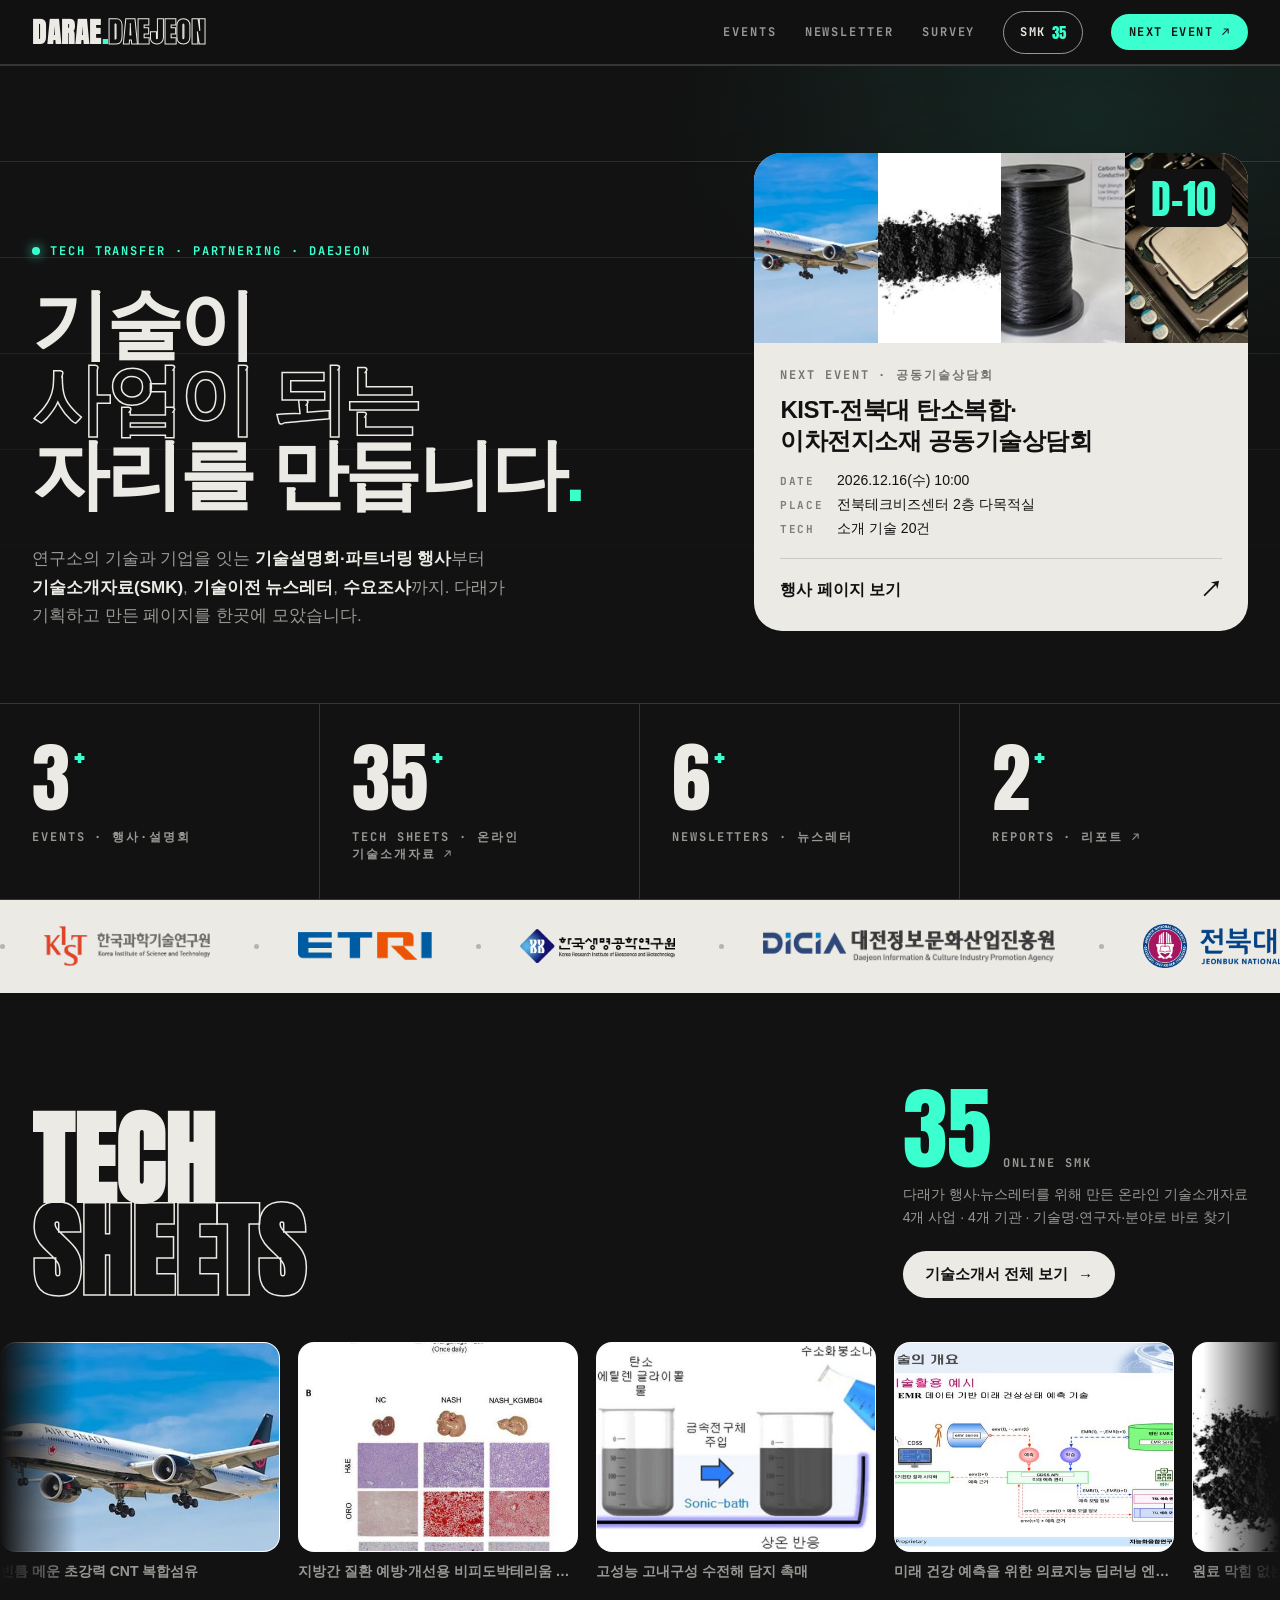
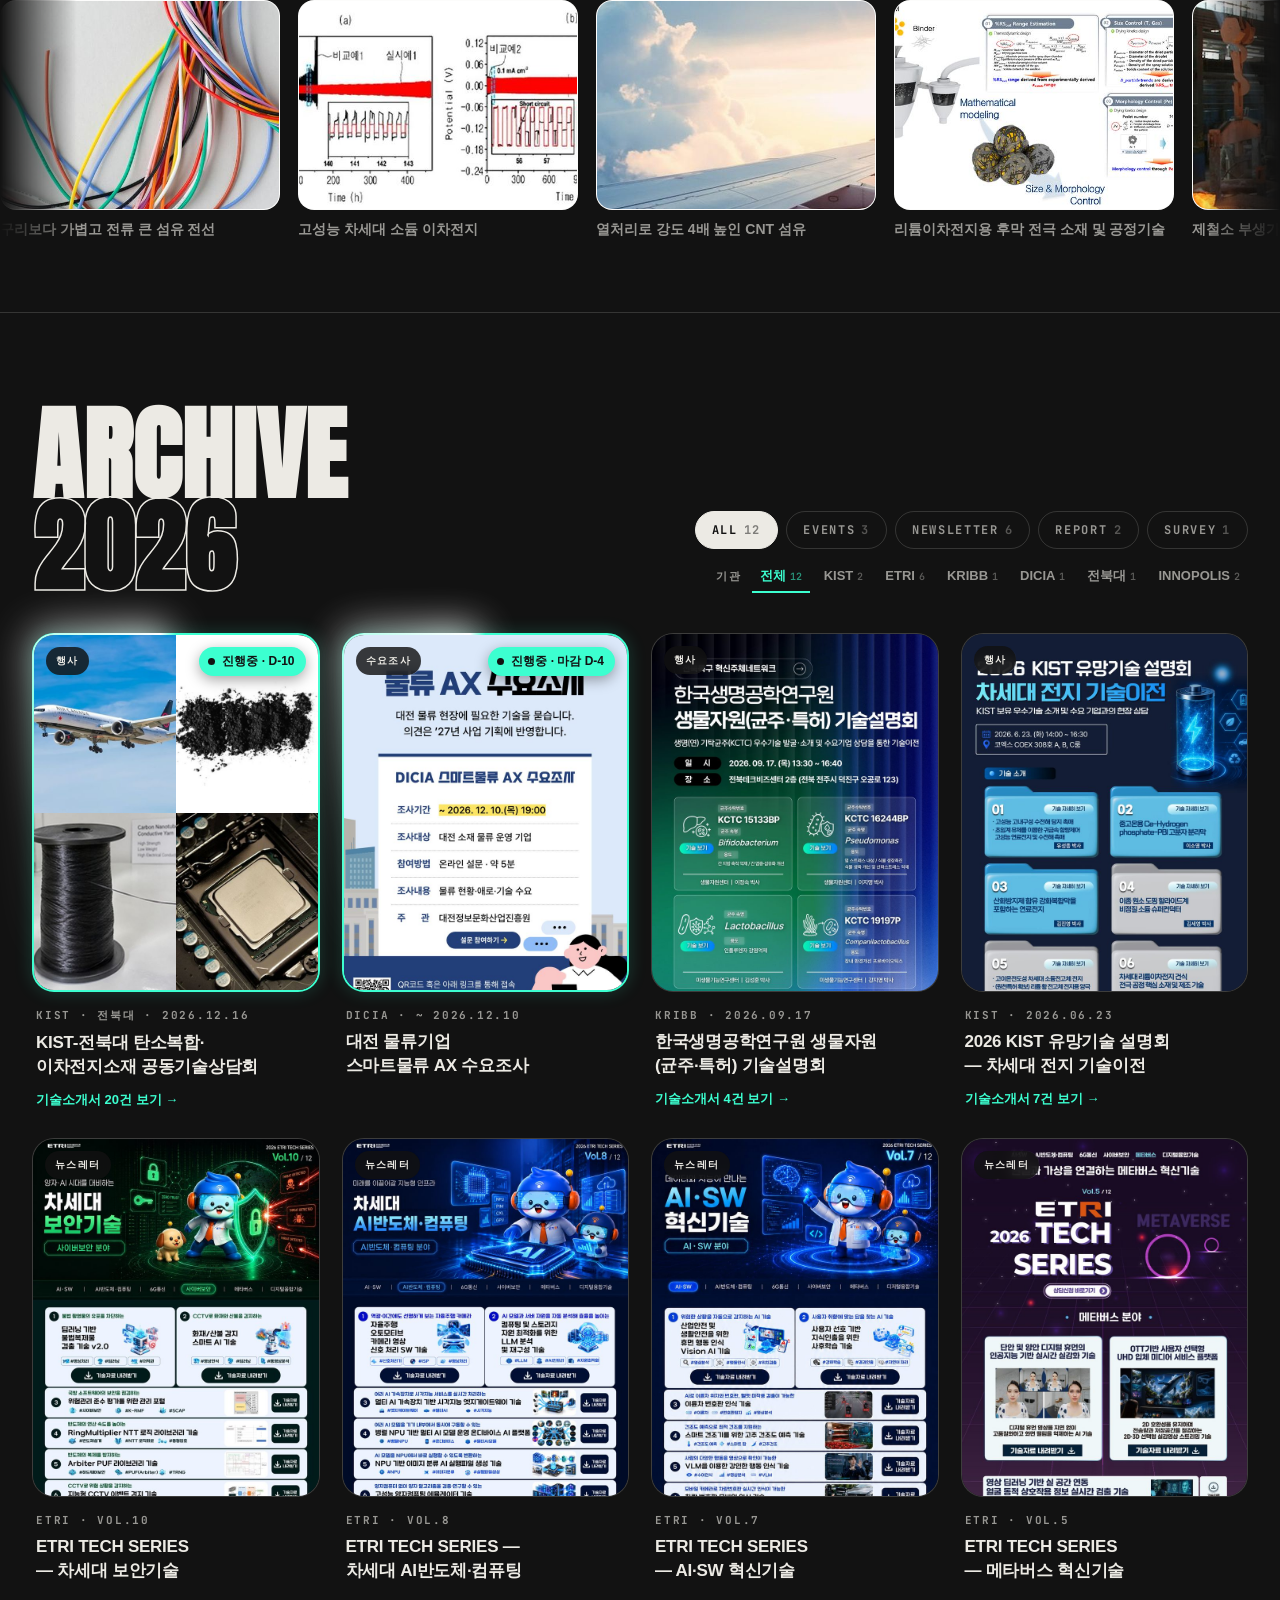
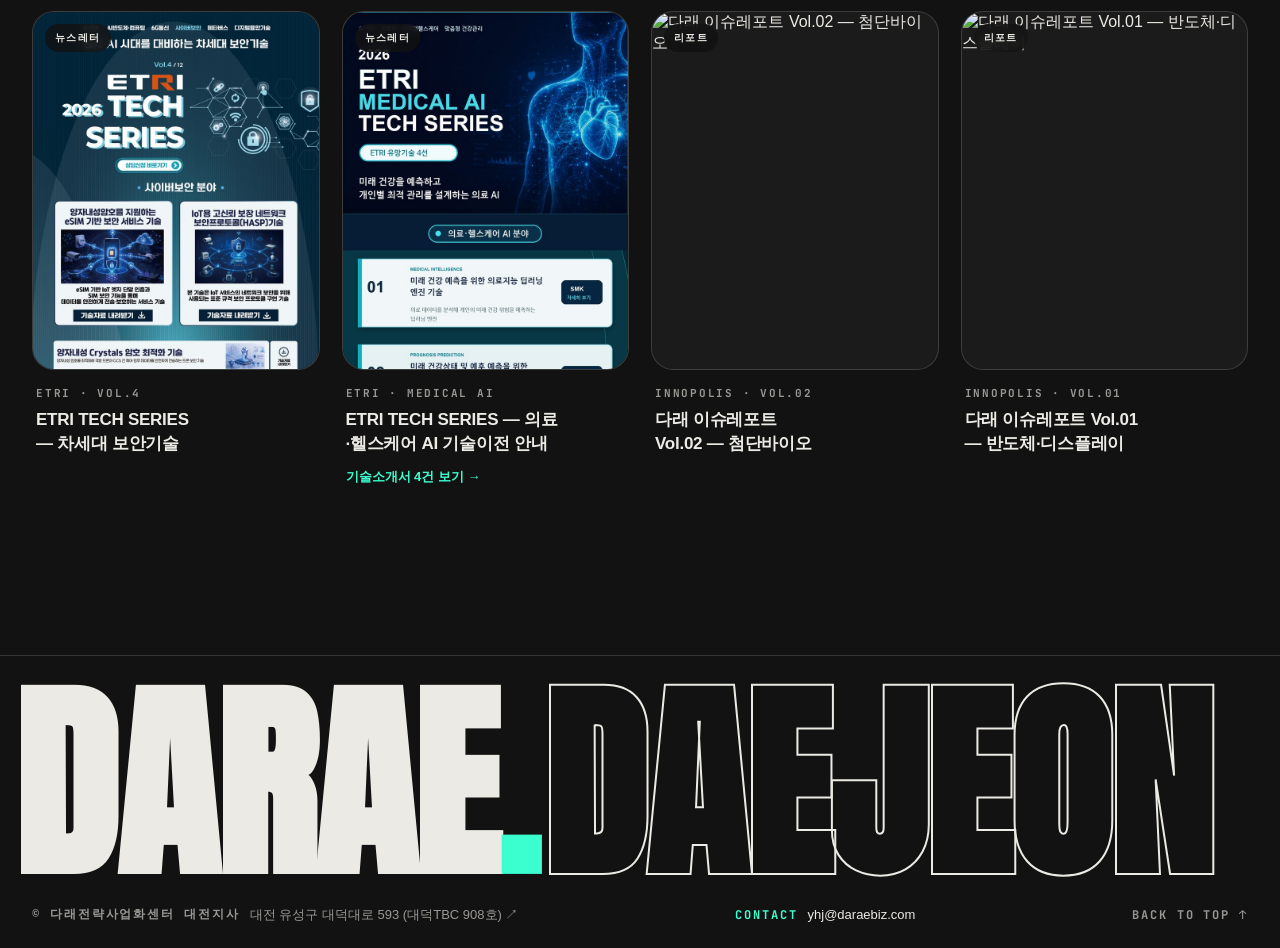
==== index.html @ f872d8d1 "로고·하단 워드마크·공유 이미지 굵기 700, 공유 이미지에 민트 번짐 복원 Co-Authored-By: Claude Opus 5.5 <noreply@anthropic.com> C" ====
<!doctype html>
<html lang="ko">
<head>
<meta charset="utf-8">
<meta name="viewport" content="width=device-width, initial-scale=1">
<title>DARAE.DAEJEON | 다래 대전지사 기술사업화 아카이브</title>
<meta name="description" content="다래전략사업화센터 대전지사가 해 온 기술사업화 기록. 기술설명회·파트너링 행사, 온라인 기술소개자료(SMK), 기술이전 뉴스레터, 이슈 리포트를 한곳에서 볼 수 있습니다.">
<meta property="og:type" content="website">
<meta property="og:site_name" content="DARAE.DAEJEON">
<meta property="og:url" content="https://darae-daejeon.github.io/">
<meta property="og:title" content="DARAE.DAEJEON | 다래 대전지사 기술사업화 아카이브">
<meta property="og:description" content="다래전략사업화센터 대전지사가 해 온 기술사업화 기록. 기술설명회·파트너링 행사, 온라인 기술소개자료(SMK), 기술이전 뉴스레터, 이슈 리포트를 한곳에서 볼 수 있습니다.">
<meta property="og:image" content="https://darae-daejeon.github.io/assets/og.jpg?v=4">
<meta property="og:image:width" content="1200">
<meta property="og:image:height" content="630">
<meta property="og:image:alt" content="DARAE.DAEJEON — 다래전략사업화센터 대전지사 기술사업화 아카이브">
<meta property="og:locale" content="ko_KR">
<meta name="twitter:card" content="summary_large_image">
<link rel="preconnect" href="https://fonts.googleapis.com">
<link rel="preconnect" href="https://fonts.gstatic.com" crossorigin>
<link href="https://fonts.googleapis.com/css2?family=Anton&family=JetBrains+Mono:wght@500;700&display=swap" rel="stylesheet">
<link rel="stylesheet" href="https://cdn.jsdelivr.net/gh/orioncactus/pretendard@v1.3.9/dist/web/static/pretendard.min.css">
<link rel="stylesheet" href="https://cdn.jsdelivr.net/npm/swiper@11.1.14/swiper-bundle.min.css">
<link rel="stylesheet" href="assets/hub.css?v=20261112-21">
</head>
<body data-live="comet-mint">

<nav>
  <div class="wrap">
    <a class="logo" href="./">DARAE<i>.</i><span>DAEJEON</span></a>
    <div class="navlinks">
      <a class="mono" href="#archive" data-jump="event">Events</a>
      <a class="mono" href="#archive" data-jump="news">Newsletter</a>
      <a class="mono" href="#archive" data-jump="survey">Survey</a>
      <a class="pill-o" href="smk/">SMK <b id="nav-smk"></b></a>
      <a class="pill" id="pill" href="#" target="_blank" rel="noopener">NEXT EVENT ↗</a>
    </div>
  </div>
</nav>

<header class="hero">
  <div class="wrap">
    <div>
      <div class="kicker mono">Tech Transfer · Partnering · Daejeon</div>
      <h1>기술이<br><span class="out">사업이 되는</span><br>자리를 만듭니다<span class="dot">.</span></h1>
      <p class="sub">연구소의 기술과 기업을 잇는 <b>기술설명회·파트너링 행사</b>부터 <b>기술소개자료(SMK)</b>, <b>기술이전 뉴스레터</b>, <b>수요조사</b>까지. 다래가 기획하고 만든 페이지를 한곳에 모았습니다.</p>
    </div>

    <a class="next" id="next" href="#" target="_blank" rel="noopener">
      <div class="mosaic" id="mosaic"></div>
      <div class="next-body">
        <div class="mono" id="next-kind"></div>
        <h3 id="next-title"></h3>
        <dl class="next-meta" id="next-meta"></dl>
        <div class="next-cta"><span>행사 페이지 보기</span><span>↗</span></div>
      </div>
    </a>
  </div>
</header>

<section class="stats">
  <div class="stat"><div class="num" id="n-event" data-n="0">0<sup>+</sup></div><span class="mono">Events · 행사·설명회</span></div>
  <a class="stat" href="smk/" style="display:block"><div class="num" id="n-tech" data-n="0">0<sup>+</sup></div><span class="mono">Tech Sheets · 온라인 기술소개자료 ↗</span></a>
  <div class="stat"><div class="num" id="n-news" data-n="0">0<sup>+</sup></div><span class="mono">Newsletters · 뉴스레터</span></div>
  <a class="stat" href="?type=report#archive" id="stat-report" style="display:block"><div class="num" id="n-report" data-n="0">0<sup>+</sup></div><span class="mono">Reports · 리포트 ↗</span></a>
</section>

<div class="ticker" aria-label="함께한 기관">
  <div class="track mq" data-speed="60"><div class="grp"><span class="ci"><img src="assets/ci/kist.png" alt="KIST 한국과학기술연구원" class="h-kist"></span><span class="ci"><img src="assets/ci/etri.png" alt="ETRI" class="h-etri"></span><span class="ci"><img src="assets/ci/kribb.png" alt="한국생명공학연구원" class="h-kribb"></span><span class="ci"><img src="assets/ci/dicia.png" alt="대전정보문화산업진흥원" class="h-dicia"></span><span class="ci"><img src="assets/ci/jbnu.png" alt="전북대학교" class="h-jbnu"></span><span class="ci"><img src="assets/ci/innopolis.png" alt="INNOPOLIS 전북연구개발특구본부" class="h-inno"></span></div></div>
</div>

<section class="smkband" id="smkband" aria-label="온라인 기술소개자료(SMK)">
  <div class="wrap sb-head">
    <h2>TECH<br><em>SHEETS</em></h2>
    <div class="sb-side">
      <div class="sb-num"><b id="sb-count"></b><span class="mono">Online SMK</span></div>
      <p>다래가 행사·뉴스레터를 위해 만든 온라인 기술소개자료<br><span id="sb-sub"></span> · 기술명·연구자·분야로 바로 찾기</p>
      <a class="sb-go" href="smk/">기술소개서 전체 보기 <i>→</i></a>
    </div>
  </div>
  <div class="sb-view"><div class="sb-track mq" id="sb-track" data-speed="40"></div></div>
  <div class="sb-view"><div class="sb-track mq rev" id="sb-track2" data-speed="34"></div></div>
</section>

<main class="archive" id="archive">
  <div class="wrap">
    <div class="head">
      <h2>ARCHIVE<br><em id="arch-year">2026</em></h2>
      <div class="filters">
        <div class="years hide" id="years-row"><span class="mono lbl">연도</span><div id="years"></div></div>
        <div class="tabs" id="tabs"></div>
        <div class="orgs"><span class="mono lbl">기관</span><div id="orgs"></div></div>
      </div>
    </div>
    <div class="grid" id="grid"></div>
    <p class="empty mono hide" id="empty">해당 조건의 자료가 없습니다</p>
    <div class="older" id="older"></div>
  </div>
</main>

<footer>
  <div class="bigmark" aria-label="DARAE.DAEJEON">DARAE<i>.</i><span>DAEJEON</span></div>
  <div class="wrap foot">
    <a class="addr" href="https://map.naver.com/p/search/%EB%8C%80%EB%8D%95%ED%85%8C%ED%81%AC%EB%B9%84%EC%A6%88%EC%84%BC%ED%84%B0" target="_blank" rel="noopener"><span class="mono">© 다래전략사업화센터 대전지사</span> 대전 유성구 대덕대로 593 (대덕TBC 908호) ↗</a>
    <a class="addr mail" href="mailto:yhj@daraebiz.com"><span class="mono">Contact</span> yhj@daraebiz.com</a>
    <a class="mono" href="#">Back to top ↑</a>
  </div>
</footer>

<script src="https://cdn.jsdelivr.net/npm/swiper@11.1.14/swiper-bundle.min.js"></script>
<script src="data.js?v=20261112-21"></script>
<script src="assets/hub.js?v=20261112-21"></script>
<script src="assets/fit.js?v=20261112-21"></script>
</body>
</html>
---- assets/hub.css ----
/* 컬러 6:3:1 — 잉크 60 / 페이퍼 30 / 민트 10 */
:root{
  --ink:#121212;        /* 60 기본 배경 */
  --ink-2:#1b1b1b;
  --paper:#ECEAE4;      /* 30 헤드라인·카드 캡션·타일·띠 */
  --paper-dim:rgba(236,234,228,.62);
  --line:rgba(236,234,228,.16);
  --mint:#3CFFD0;       /* 10 포인트 */
  --display:"Anton",Impact,"Arial Narrow",sans-serif;
  --mono:"JetBrains Mono",ui-monospace,Consolas,monospace;
  --sans:Pretendard,-apple-system,"Apple SD Gothic Neo","Malgun Gothic",sans-serif;
}
*{box-sizing:border-box;margin:0;padding:0}
html{scroll-behavior:smooth}
body{background:var(--ink);color:var(--paper);font-family:var(--sans);-webkit-font-smoothing:antialiased;overflow-x:hidden}
a{color:inherit;text-decoration:none}
.wrap{max-width:1280px;margin:0 auto;padding:0 32px}
.mono{font-family:var(--mono);font-size:12px;font-weight:700;letter-spacing:.16em;text-transform:uppercase}

/* NAV */
nav{position:sticky;top:0;z-index:20;background:rgba(18,18,18,.86);backdrop-filter:blur(10px);border-bottom:1px solid var(--line)}
nav .wrap{display:flex;align-items:center;justify-content:space-between;height:64px}
.logo{font-family:var(--display);font-weight:700;font-size:28px;letter-spacing:.02em}
.logo i{font-style:normal}
.logo span{color:transparent;-webkit-text-stroke:1px var(--paper)}
.navlinks{display:flex;gap:28px;align-items:center}
.navlinks a.mono{color:var(--paper-dim);transition:color .2s}
.navlinks a.mono:hover{color:var(--paper)}
.pill{display:inline-flex;align-items:center;gap:8px;background:var(--mint);color:var(--ink);font-family:var(--mono);font-weight:700;font-size:12px;letter-spacing:.12em;padding:10px 18px;border-radius:999px;transition:transform .2s}
.pill:hover{transform:translateY(-2px)}

/* HERO */
.hero{position:relative;padding:88px 0 72px;border-bottom:1px solid var(--line);overflow:hidden}
.hero::before{content:"";position:absolute;inset:0;background:
  radial-gradient(600px 400px at 85% 10%,rgba(60,255,208,.10),transparent 70%),
  linear-gradient(var(--line) 1px,transparent 1px) 0 0/100% 96px;
  -webkit-mask:linear-gradient(#000,transparent 85%);mask:linear-gradient(#000,transparent 85%);pointer-events:none}
.hero .wrap{position:relative;display:grid;grid-template-columns:1.35fr 1fr;gap:56px;align-items:end}
.kicker{color:var(--mint);display:flex;align-items:center;gap:10px;margin-bottom:28px}
.kicker::before{content:"";width:8px;height:8px;border-radius:50%;background:var(--mint);box-shadow:0 0 12px var(--mint);animation:blink 1.6s infinite}
@keyframes blink{50%{opacity:.25}}
h1{font-size:clamp(44px,6vw,92px);word-break:keep-all;font-weight:900;line-height:.98;letter-spacing:-.045em}
h1 .out{color:transparent;-webkit-text-stroke:1.5px var(--paper)}
h1 .dot{color:var(--mint)}
.sub{margin-top:32px;max-width:520px;font-size:17px;line-height:1.7;color:var(--paper-dim)}
.sub b{color:var(--paper);font-weight:600}

/* 다가오는 행사 */
.next{background:var(--paper);color:var(--ink);border-radius:28px;overflow:hidden;display:block;transition:transform .35s cubic-bezier(.2,.8,.2,1)}
.next:hover{transform:translateY(-6px) rotate(-.4deg)}
.mosaic{display:grid;grid-template-columns:repeat(4,1fr);height:190px;position:relative}
.mosaic img{width:100%;height:100%;object-fit:cover;filter:saturate(1.1)}
.dday{position:absolute;right:16px;top:16px;background:var(--ink);color:var(--mint);font-family:var(--display);font-size:40px;line-height:1;padding:10px 16px 8px;border-radius:16px}
.next-body{padding:24px 26px 26px}
.next-body .mono{color:rgba(18,18,18,.55)}
.next-body h3{font-size:24px;font-weight:800;line-height:1.3;letter-spacing:-.02em;margin:10px 0 16px}
.next-meta{display:grid;grid-template-columns:auto 1fr;gap:6px 14px;font-size:14px;margin-bottom:20px}
.next-meta dt{font-family:var(--mono);font-size:11px;font-weight:700;letter-spacing:.14em;color:rgba(18,18,18,.5);padding-top:2px}
.next-cta{display:flex;justify-content:space-between;align-items:center;border-top:1px solid rgba(18,18,18,.15);padding-top:16px;font-weight:700}
.next-cta span:last-child{font-size:22px;transition:transform .25s}
.next:hover .next-cta span:last-child{transform:translate(4px,-4px)}

/* 숫자 띠 */
.stats{display:grid;grid-template-columns:repeat(4,1fr);border-bottom:1px solid var(--line)}
.stat{padding:36px 32px;border-right:1px solid var(--line)}
.stat:last-child{border-right:0}
.stat .num{font-family:var(--display);font-size:clamp(56px,6vw,88px);line-height:1;color:var(--paper)}
.stat .num sup{font-size:.4em;color:var(--mint);vertical-align:top;margin-left:4px}
.stat .mono{color:var(--paper-dim);margin-top:12px;display:block}

/* 기관 흐르는 띠 */
.ticker{background:var(--paper);color:var(--ink);overflow:hidden;white-space:nowrap;border-bottom:1px solid var(--line)}
.mq{display:flex;width:max-content;will-change:transform}
.mq.run{animation:mq var(--dur,40s) linear infinite}
.mq .grp{display:flex;flex-shrink:0}
@keyframes mq{from{transform:translate3d(0,0,0)}to{transform:translate3d(calc(-1 * var(--mq,50%)),0,0)}}
.track{padding:18px 0}
.track .ci{display:inline-flex;align-items:center;height:56px;padding:0 44px;position:relative}
.track .ci::before{content:"";position:absolute;left:0;top:50%;width:5px;height:5px;margin-top:-2.5px;border-radius:50%;background:rgba(18,18,18,.25)}
.track .ci img{display:block;height:40px;width:auto}
.track .ci img.h-etri{height:28px}
.track .ci img.h-kribb{height:34px}
.track .ci img.h-inno{height:46px}
.track .ci img.h-dicia{height:32px}
.track .ci img.h-jbnu{height:44px}
.track .ci.txt{font-family:var(--sans);font-size:22px;font-weight:800;letter-spacing:-.03em;color:#1f2a44}
@keyframes roll{to{transform:translateX(-50%)}}

/* 아카이브 */
.archive{padding:96px 0 40px}
.head{display:flex;justify-content:space-between;align-items:end;gap:24px;flex-wrap:wrap;margin-bottom:40px}
.head h2{font-family:var(--display);font-weight:700;font-size:clamp(56px,8vw,120px);line-height:.9;letter-spacing:.005em}
.head h2 em{font-style:normal;color:transparent;-webkit-text-stroke:1.5px var(--paper)}
.tabs{display:flex;gap:8px;flex-wrap:wrap}
.tabs button{font-family:var(--mono);font-size:12px;font-weight:700;letter-spacing:.14em;background:transparent;color:var(--paper-dim);border:1px solid var(--line);padding:10px 16px;border-radius:999px;cursor:pointer;transition:all .2s}
.tabs button:hover{color:var(--paper);border-color:var(--paper-dim)}
.tabs button.on{background:var(--paper);color:var(--ink);border-color:var(--paper)}
.tabs button .c{opacity:.5;margin-left:6px}

.grid{display:grid;grid-template-columns:repeat(4,1fr);gap:28px 22px}
.card{display:block;}
.rv{opacity:0;transform:translateY(24px);transition:opacity .6s ease,transform .6s cubic-bezier(.2,.8,.2,1)}
.rv.in{opacity:1;transform:none}

.thumb{position:relative;aspect-ratio:4/5;border-radius:22px;overflow:hidden;border:1px solid var(--line);background:var(--ink-2);transition:border-color .25s}
.thumb img{width:100%;height:100%;object-fit:cover;object-position:top;transition:transform .7s cubic-bezier(.2,.8,.2,1)}
.card:hover .thumb{border-color:var(--mint)}
.card:hover .thumb img{transform:scale(1.06)}
.badge{position:absolute;left:12px;top:12px;background:rgba(18,18,18,.82);backdrop-filter:blur(6px);color:var(--paper);font-family:var(--mono);font-size:10px;font-weight:700;letter-spacing:.14em;padding:7px 10px;border-radius:999px}
.go{position:absolute;right:12px;bottom:12px;width:44px;height:44px;border-radius:50%;background:var(--mint);color:var(--ink);display:grid;place-items:center;font-size:20px;font-weight:700;transform:scale(0) rotate(-45deg);transition:transform .3s cubic-bezier(.2,.8,.2,1)}
.card:hover .go{transform:scale(1) rotate(0)}
.tile{position:absolute;inset:0;background:var(--paper);color:var(--ink);padding:22px;display:flex;flex-direction:column;justify-content:flex-end}
.tile b{font-family:var(--display);font-weight:400;font-size:clamp(40px,4.2vw,60px);line-height:.92;letter-spacing:.01em}
.tile.ov b{font-size:clamp(32px,3.2vw,46px)}
.tile small{font-family:var(--mono);font-size:11px;font-weight:700;letter-spacing:.14em;margin-top:14px;color:rgba(18,18,18,.55)}
.mini{position:absolute;inset:0;display:grid;grid-template-columns:1fr 1fr}
.mini img{object-position:center}
.cap{padding:16px 4px 0}
.cap .mono{color:var(--paper-dim);font-size:11px}
.cap h3{font-size:17px;font-weight:700;line-height:1.4;letter-spacing:-.015em;margin-top:8px}

/* 필터 2단 */
.filters{display:flex;flex-direction:column;align-items:flex-end;gap:12px}
.orgs{display:flex;align-items:center;gap:10px;flex-wrap:wrap;justify-content:flex-end}
.orgs .lbl{color:var(--paper-dim);font-size:11px}
#orgs{display:flex;gap:6px;flex-wrap:wrap}
#orgs button{font-family:var(--sans);font-size:13px;font-weight:600;background:transparent;color:var(--paper-dim);border:0;border-bottom:2px solid transparent;padding:6px 8px;cursor:pointer;transition:color .2s,border-color .2s}
#orgs button:hover{color:var(--paper)}
#orgs button.on{color:var(--mint);border-bottom-color:var(--mint)}
#orgs button .c{font-family:var(--mono);font-size:10px;opacity:.55;margin-left:4px}
.hide{display:none!important}
.empty{color:var(--paper-dim);text-align:center;padding:80px 0;font-size:12px}

/* 연도 */
.years{display:flex;align-items:center;gap:10px;flex-wrap:wrap;justify-content:flex-end}
.years .lbl,.orgs .lbl{color:var(--paper-dim);font-size:11px}
#years{display:flex;gap:6px}
#years button{font-family:var(--display);font-size:22px;line-height:1;background:transparent;color:transparent;-webkit-text-stroke:1px var(--paper-dim);border:0;padding:4px 6px;cursor:pointer;transition:all .2s}
#years button:hover{-webkit-text-stroke-color:var(--paper)}
#years button.on{color:var(--mint);-webkit-text-stroke:0}
#years button.txt{font-family:var(--sans);font-size:13px;font-weight:600;color:var(--paper-dim);-webkit-text-stroke:0}
#years button.txt.on{color:var(--mint)}
.older{display:flex;justify-content:center;margin-top:48px}
.older button{font-family:var(--mono);font-size:12px;font-weight:700;letter-spacing:.14em;background:transparent;color:var(--paper);border:1px solid var(--line);border-radius:999px;padding:14px 22px;cursor:pointer;transition:all .2s}
.older button:hover{border-color:var(--mint);color:var(--mint)}

/* 시리즈 묶음 (Swiper, 없으면 가로 스크롤) */
.series{grid-column:1/-1;min-width:0;display:grid;grid-template-columns:300px minmax(0,1fr);gap:28px;background:var(--ink-2);border:1px solid var(--line);border-radius:28px;padding:28px}
.s-info{display:flex;flex-direction:column;min-width:0}
.s-info .mono{color:var(--mint);font-size:11px}
.s-info h3{font-family:var(--display);font-weight:400;font-size:64px;line-height:.92;letter-spacing:.01em;margin:16px 0 18px}
.s-info h3 span{display:block}
.s-info h3 span:last-child{color:transparent;-webkit-text-stroke:1.2px var(--paper)}
.s-info p{color:var(--paper-dim);font-size:14px;line-height:1.65}
.s-foot{margin-top:auto;padding-top:24px;display:flex;align-items:center;justify-content:space-between}
.s-count{font-family:var(--display);font-size:44px;line-height:1}
.s-count small{font-family:var(--mono);font-size:11px;font-weight:700;letter-spacing:.14em;color:var(--paper-dim);margin-left:8px}
.s-nav{display:flex;gap:8px}
.s-nav button{width:44px;height:44px;border-radius:50%;border:1px solid var(--line);background:transparent;color:var(--paper);font-size:18px;cursor:pointer;transition:all .2s}
.s-nav button:hover:not(:disabled):not(.swiper-button-disabled){background:var(--mint);color:var(--ink);border-color:var(--mint)}
.s-nav button:disabled,.s-nav button.swiper-button-disabled{opacity:.25;cursor:default}
.s-body{min-width:0;overflow:hidden;display:flex;flex-direction:column;justify-content:center}
.s-track{overflow:hidden;position:relative;width:100%;min-width:0;max-width:100%}
.s-thumbs{width:100%;min-width:0;max-width:100%;overflow:hidden}
.s-track .swiper-wrapper{display:flex}
.s-track .swiper-slide{width:210px;flex-shrink:0;height:auto}
.s-track:not(.swiper-initialized) .swiper-wrapper{gap:16px;overflow-x:auto;scroll-snap-type:x mandatory;scrollbar-width:none}
.s-track:not(.swiper-initialized) .swiper-wrapper::-webkit-scrollbar{display:none}
.s-track:not(.swiper-initialized) .swiper-slide{scroll-snap-align:start}
.s-track.drag{-webkit-mask:linear-gradient(90deg,#000 86%,transparent);mask:linear-gradient(90deg,#000 86%,transparent)}
.s-track.drag.at-end{-webkit-mask:none;mask:none}
.s-track .thumb{border-radius:18px}
.s-track .cap{padding-top:12px}
.s-track .cap h3{font-size:15px;margin-top:6px}
.s-bar{display:none}
.s-bar.swiper-scrollbar-horizontal{display:block;position:relative!important;left:0!important;bottom:auto!important;top:auto!important;width:100%!important;height:3px!important;margin-top:18px;background:var(--line)!important;border-radius:3px}
.s-bar .swiper-scrollbar-drag{background:var(--mint)!important;cursor:grab}
/* 커버플로우 */
.s-track.coverflow{padding:8px 0 4px}
.s-track.coverflow .swiper-slide{width:230px;transition:opacity .3s}
.s-track.coverflow .swiper-slide:not(.swiper-slide-active) .cap{opacity:.35}
/* 썸네일 내비게이션 */
.s-main .swiper-slide{width:100%}
.s-feature{display:grid;grid-template-columns:220px 1fr;gap:26px;align-items:end}
.s-feature .thumb{border-radius:18px}
.s-feature .mono{color:var(--paper-dim);font-size:11px}
.s-feature h4{font-size:26px;font-weight:800;letter-spacing:-.02em;line-height:1.3;margin:10px 0 14px}
.s-feature .meta{color:var(--paper-dim);font-size:14px;margin-bottom:22px}
.s-feature .open{display:inline-flex;gap:8px;align-items:center;background:var(--mint);color:var(--ink);font-family:var(--mono);font-size:12px;font-weight:700;letter-spacing:.12em;padding:12px 18px;border-radius:999px}
.s-thumbs{margin-top:20px}
.s-thumbs .swiper-slide{width:64px;cursor:pointer;opacity:.4;transition:opacity .2s}
.s-thumbs .swiper-slide-thumb-active{opacity:1}
.s-thumbs .swiper-slide img{width:64px;height:80px;object-fit:cover;object-position:top;border-radius:10px;border:1px solid var(--line);display:block}
.s-thumbs .swiper-slide-thumb-active img{border-color:var(--mint)}
.tile-fill{position:absolute;inset:0;background:var(--paper);color:var(--ink);padding:18px;display:flex;flex-direction:column;justify-content:flex-end}
.tile-fill b{font-family:var(--display);font-weight:400;font-size:44px;line-height:.92}
.tile-fill small{font-family:var(--mono);font-size:10px;font-weight:700;letter-spacing:.14em;margin-top:10px;color:rgba(18,18,18,.55)}
/* 카드 아래 SMK 바로가기 */
.item{display:block}
.smk-link{display:inline-flex;margin:12px 4px 0;font-size:13px;font-weight:700;color:var(--mint);border-bottom:1px solid transparent;transition:border-color .2s}
.smk-link:hover{border-bottom-color:var(--mint)}
.s-track .smk-link{margin-top:8px;font-size:12px}

/* 상단 SMK 버튼 */
.pill-o{display:inline-flex;align-items:center;gap:6px;border:1px solid var(--paper-dim);color:var(--paper);font-family:var(--mono);font-weight:700;font-size:12px;letter-spacing:.12em;padding:9px 16px;border-radius:999px;transition:all .2s}
.pill-o:hover{border-color:var(--mint);color:var(--mint)}
.pill-o b{font-family:var(--display);font-weight:400;font-size:15px;letter-spacing:0;color:var(--mint)}

/* SMK 섹션 */
.smkband{display:block;padding:96px 0 72px;border-bottom:1px solid var(--line);overflow:hidden}
.sb-head{display:flex;justify-content:space-between;align-items:end;gap:32px;flex-wrap:wrap;margin-bottom:44px}
.sb-head h2{font-family:var(--display);font-weight:700;font-size:clamp(56px,8vw,120px);line-height:.9;letter-spacing:.005em}
.sb-head h2 em{font-style:normal;color:transparent;-webkit-text-stroke:1.5px var(--paper)}
.sb-side{max-width:440px}
.sb-num{display:flex;align-items:baseline;gap:12px;margin-bottom:12px}
.sb-num b{font-family:var(--display);font-weight:400;font-size:clamp(64px,7vw,104px);line-height:.9;color:var(--mint)}
.sb-num .mono{color:var(--paper-dim);font-size:12px}
.sb-side p{color:var(--paper-dim);font-size:14px;line-height:1.65;margin-bottom:22px}
.sb-go{display:inline-flex;align-items:center;gap:10px;background:var(--paper);color:var(--ink);font-weight:800;font-size:15px;padding:14px 22px;border-radius:999px;transition:all .25s}
.sb-go:hover,.sb-go:focus-visible{background:var(--mint)}
.sb-go i{font-style:normal;transition:transform .25s}
.sb-go:hover i,.sb-go:focus-visible i{transform:translateX(4px)}
.sb-view{overflow:hidden;-webkit-mask:linear-gradient(90deg,transparent,#000 6%,#000 94%,transparent);mask:linear-gradient(90deg,transparent,#000 6%,#000 94%,transparent)}
.sb-view+.sb-view{margin-top:18px}
.mq.rev.run{animation-direction:reverse}
.sb-track .sb-card{margin-right:18px}
.sb-card{width:280px;flex-shrink:0;display:block;font:inherit;color:inherit;text-align:left;background:none;border:0;padding:0;cursor:pointer}
.sb-card img{transition:border-color .2s,transform .3s}
.sb-card:hover img,.sb-card:focus-visible img{border-color:var(--mint);transform:translateY(-3px)}
.sb-card:hover b{color:var(--paper)}
.sb-card img{width:280px;height:210px;object-fit:cover;border-radius:16px;background:#fff;border:1px solid var(--line);display:block}
.sb-card b{display:block;font-size:14px;font-weight:600;line-height:1.4;margin-top:10px;color:var(--paper-dim);white-space:nowrap;overflow:hidden;text-overflow:ellipsis}
.stat-sub{display:block;margin-top:8px;font-size:12px;color:var(--paper-dim)}
.stat-sub b{color:var(--paper);font-weight:700}

/* 진행 중 표시 */
.item.live .thumb{border:2px solid var(--mint);animation:glow 2.4s ease-in-out infinite}
@keyframes glow{0%,100%{box-shadow:0 0 0 0 rgba(60,255,208,.0),0 0 18px rgba(60,255,208,.18)}50%{box-shadow:0 0 0 6px rgba(60,255,208,.12),0 0 34px rgba(60,255,208,.35)}}
.live-tag{position:absolute;right:12px;top:12px;display:inline-flex;align-items:center;gap:7px;background:var(--mint);color:var(--ink);font-size:12px;font-weight:800;padding:6px 11px 6px 9px;border-radius:999px;box-shadow:0 4px 14px rgba(0,0,0,.35)}
.live-tag i{width:7px;height:7px;border-radius:50%;background:var(--ink);animation:blink 1.4s infinite}


/* 진행중 표시 방식: <body data-live="gold|comet|comet-mint">, 없으면 민트 숨쉬기 */
/* comet-mint: 민트 테두리는 그대로, 흰 빛만 테두리를 따라 돎 */
body[data-live="comet-mint"] .item.live .thumb{border:2px solid var(--mint)!important;box-shadow:0 0 18px rgba(60,255,208,.18)!important}
body[data-live="comet-mint"] .item.live::before,body[data-live="comet-mint"] .item.live::after{
  background:conic-gradient(from var(--a),rgba(255,255,255,0) 0deg,rgba(255,255,255,0) 220deg,rgba(255,255,255,.15) 265deg,rgba(255,255,255,.45) 310deg,rgba(255,255,255,.85) 340deg,#fff 355deg,rgba(255,255,255,0) 360deg)!important}
body[data-live="comet-mint"] .item.live::after{opacity:.85}
:root{--gold-rgb:255,209,102}
.item{position:relative}
body[data-live="gold"] .live-tag,body[data-live="comet"] .live-tag{background:#FFD166}
body[data-live="gold"] .item.live .thumb{border:2px solid #FFD166;animation:breatheG 2.8s ease-in-out infinite}
@keyframes breatheG{
  0%,100%{border-color:rgba(var(--gold-rgb),.65);box-shadow:0 0 0 0 rgba(var(--gold-rgb),0),0 0 12px rgba(var(--gold-rgb),.18)}
  50%{border-color:rgba(var(--gold-rgb),1);box-shadow:0 0 0 5px rgba(var(--gold-rgb),.13),0 0 38px rgba(var(--gold-rgb),.5)}}
@property --a{syntax:'<angle>';initial-value:0deg;inherits:false}
@keyframes spinA{to{--a:360deg}}
body[data-live^="comet"] .item.live{isolation:isolate}
body[data-live^="comet"] .item.live .thumb{border:2px solid rgba(var(--gold-rgb),.2);animation:none;box-shadow:none}
body[data-live^="comet"] .item.live::before,body[data-live^="comet"] .item.live::after{content:"";box-sizing:border-box;position:absolute;left:0;top:0;width:100%;aspect-ratio:4/5;border-radius:22px;pointer-events:none;
  background:conic-gradient(from var(--a),rgba(var(--gold-rgb),0) 0deg,rgba(var(--gold-rgb),0) 170deg,rgba(var(--gold-rgb),.1) 200deg,rgba(var(--gold-rgb),.35) 270deg,rgba(var(--gold-rgb),.85) 325deg,var(--head,#fff4cf) 348deg,#fff 355deg,rgba(var(--gold-rgb),0) 360deg);
  animation:spinA 4.2s linear infinite}
body[data-live^="comet"] .item.live::before{padding:2px;z-index:3;-webkit-mask:linear-gradient(#000 0 0) content-box,linear-gradient(#000 0 0);-webkit-mask-composite:xor;mask-composite:exclude}
body[data-live^="comet"] .item.live::after{z-index:-1;transform:scale(1.04);filter:blur(18px)}

/* 브랜드 점: 숨쉬듯 빛나고, 가끔 안쪽에 반짝이는 광택이 지나감 */
.logo i,.bigmark i{color:var(--mint);
  background:linear-gradient(110deg,var(--mint) 0%,var(--mint) 38%,rgba(214,255,244,1) 46%,#ffffff 50%,rgba(214,255,244,1) 54%,var(--mint) 62%,var(--mint) 100%);
  background-size:300% 100%;background-position:100% 0;-webkit-background-clip:text;background-clip:text;-webkit-text-fill-color:transparent;
  will-change:background-position;animation:dotGloss 4.5s cubic-bezier(.45,.05,.25,1) infinite}
@keyframes dotGloss{0%,55%{background-position:100% 0}85%,100%{background-position:0% 0}}


/* ---------- 한글 줄바꿈 (hangul-wrap 처방: 자리별) ---------- */
/* 기본값: :where() 라 명시도 0 — 컴포넌트 규칙이 언제나 이긴다 */
:where(h1,h2,h3,h4,h5,h6,p,li,dd,dt,blockquote,figcaption){word-break:keep-all;overflow-wrap:break-word}
:where(h1,h2,h3,h4,h5,h6){text-wrap:balance}
:where(p,li,dd,blockquote,figcaption){text-wrap:pretty}
:where(pre,code,kbd,samp){overflow-wrap:anywhere}
/* 제목·본문 역할을 하는 span·a·td */
.stat .mono,.addr,.sb-side p,td.l,.next-meta dd,.cap .mono,.kicker{word-break:keep-all;overflow-wrap:break-word}
td.l,.sb-side p{text-wrap:pretty}
/* 좁은 칸(배지·태그·버튼)은 keep-all 대신 한 줄 고정 */
.badge,.live-tag,.pill,.pill-o,.sb-go,.smk-link,.tabs button,#orgs button{white-space:nowrap}

/* ---------- 카드 위 태그: 좁은 카드에서 겹치지 않게 ---------- */
.tags{position:absolute;left:12px;right:12px;top:12px;display:flex;flex-wrap:wrap;justify-content:space-between;align-items:flex-start;gap:6px;z-index:2;pointer-events:none}
.tags .badge,.tags .live-tag{position:static}

/* SMK 모달 */
.smodal{position:fixed;inset:0;z-index:100;display:flex;align-items:center;justify-content:center;padding:24px;background:rgba(8,8,8,.78);backdrop-filter:blur(6px);opacity:0;visibility:hidden;transition:opacity .25s,visibility .25s}
.smodal.open{opacity:1;visibility:visible}
.sm-box{width:min(1180px,100%);height:min(86vh,820px);background:var(--ink-2);border:1px solid var(--line);border-radius:22px;display:flex;flex-direction:column;overflow:hidden;transform:translateY(14px) scale(.98);transition:transform .3s cubic-bezier(.2,.8,.2,1)}
.smodal.open .sm-box{transform:none}
.sm-head{display:flex;align-items:flex-start;justify-content:space-between;gap:16px;padding:18px 22px;border-bottom:1px solid var(--line)}
.sm-head .mono{color:var(--mint);font-size:11px}
.sm-head h3{font-size:19px;font-weight:800;letter-spacing:-.02em;line-height:1.35;margin-top:6px;word-break:keep-all;text-wrap:balance}
.sm-head p{color:var(--paper-dim);font-size:13px;margin-top:4px;word-break:keep-all}
.sm-x{flex-shrink:0;width:40px;height:40px;border-radius:50%;border:1px solid var(--line);background:transparent;color:var(--paper);font-size:18px;cursor:pointer}
.sm-x:hover{border-color:var(--mint);color:var(--mint)}
.sm-body{flex:1;min-height:0;background:#fff;position:relative}
.sm-body iframe{width:100%;height:100%;border:0;display:block}
.sm-body .img{width:100%;height:100%;overflow:auto;display:flex;align-items:flex-start;justify-content:center;background:#f4f4f2}
.sm-body .img img{max-width:100%;height:auto;display:block}
.sm-foot{display:flex;justify-content:flex-end;flex-wrap:wrap;gap:10px;padding:14px 22px;border-top:1px solid var(--line)}
.sm-foot a{display:inline-flex;align-items:center;gap:8px;font-weight:700;font-size:14px;padding:11px 18px;border-radius:999px;border:1px solid var(--line);white-space:nowrap;transition:all .2s}
.sm-foot a:hover{border-color:var(--mint);color:var(--mint)}
.sm-foot a.main{background:var(--paper);color:var(--ink);border-color:var(--paper)}
.sm-foot a.main:hover{background:var(--mint);border-color:var(--mint);color:var(--ink)}
.sm-foot a.main i{font-style:normal;transition:transform .25s}
.sm-foot a.main:hover i{transform:translateX(4px)}
body.sm-lock{overflow:hidden}
@media (max-width:600px){.smodal{padding:10px}.sm-box{height:92vh;border-radius:16px}.sm-head{padding:14px 16px}.sm-head h3{font-size:16px}.sm-foot{padding:12px 16px}.sm-foot a{font-size:13px;padding:10px 14px}}

/* 주소 */
.addr{display:inline-flex;align-items:center;gap:10px;color:var(--paper-dim);font-size:13px;transition:color .2s}
.addr:hover{color:var(--mint)}
.addr.mail{color:var(--paper)}
.addr.mail .mono{color:var(--mint)}
.foot{align-items:center}

/* FOOTER */
footer{border-top:1px solid var(--line);margin-top:80px;padding:40px 0 24px;overflow:hidden}
.bigmark{font-family:var(--display);font-weight:700;font-size:15.6vw;line-height:.85;letter-spacing:-.01em;color:var(--paper);white-space:nowrap;display:inline-block;padding:0 1vw;user-select:none}
.bigmark i{font-style:normal}
.bigmark span{color:transparent;-webkit-text-stroke:2px var(--paper)}
.foot{display:flex;justify-content:space-between;gap:16px;flex-wrap:wrap;margin-top:28px;color:var(--paper-dim)}

@media (max-width:1100px){.grid{grid-template-columns:repeat(3,1fr)}}
@media (max-width:900px){
  .series{grid-template-columns:minmax(0,1fr);padding:22px;gap:22px}
  .s-info h3 span{display:inline}
  .s-foot{padding-top:16px}
  .s-feature{grid-template-columns:140px 1fr;gap:16px}
  .s-feature h4{font-size:19px}
  .hero .wrap{grid-template-columns:1fr;gap:48px}
  .navlinks a.mono{display:none}
  .navlinks{gap:8px}
  .pill-o{padding:9px 12px}
  .smkband{padding:64px 0 48px}
  .sb-head{margin-bottom:28px}
  .sb-card{width:190px}.sb-card img{width:190px;height:142px}
  .grid{grid-template-columns:repeat(2,1fr);gap:24px 14px}
}
@media (max-width:600px){
  .logo{font-size:19px}
  .pill{padding:9px 11px;font-size:11px;letter-spacing:.06em}
  .pill-o{font-size:11px}
  .wrap{padding:0 16px}
  .hero{padding:56px 0 48px}
  .stats{grid-template-columns:1fr 1fr}
  .stat{border-right:1px solid var(--line);border-bottom:1px solid var(--line);padding:24px 16px}
  .stat:nth-child(2n){border-right:0}
  .stat:nth-last-child(-n+2){border-bottom:0}
  .track .ci{height:44px;padding:0 28px}.track .ci img{height:30px}.track .ci img.h-etri{height:21px}.track .ci img.h-kribb{height:26px}.track .ci img.h-inno{height:34px}.track .ci img.h-dicia{height:24px}.track .ci img.h-jbnu{height:33px}.track .ci.txt{font-size:17px}
  .archive{padding:64px 0 24px}
  .s-info h3{font-size:46px}
  .s-track .swiper-slide{width:158px}
  .s-track.coverflow .swiper-slide{width:190px}
  .years,.filters,.orgs{align-items:flex-start;justify-content:flex-start}
  .filters,.orgs{align-items:flex-start;justify-content:flex-start}
  .cap h3{font-size:15px}
  .tags{left:8px;right:8px;top:8px;gap:5px}
  .live-tag{font-size:11px;padding:5px 9px 5px 8px}
  .badge{font-size:9.5px;padding:6px 9px}
  .mosaic{height:150px}
}
@media (prefers-reduced-motion:reduce){*:not(.mq){animation:none!important;transition:none!important}.rv{opacity:1;transform:none}}
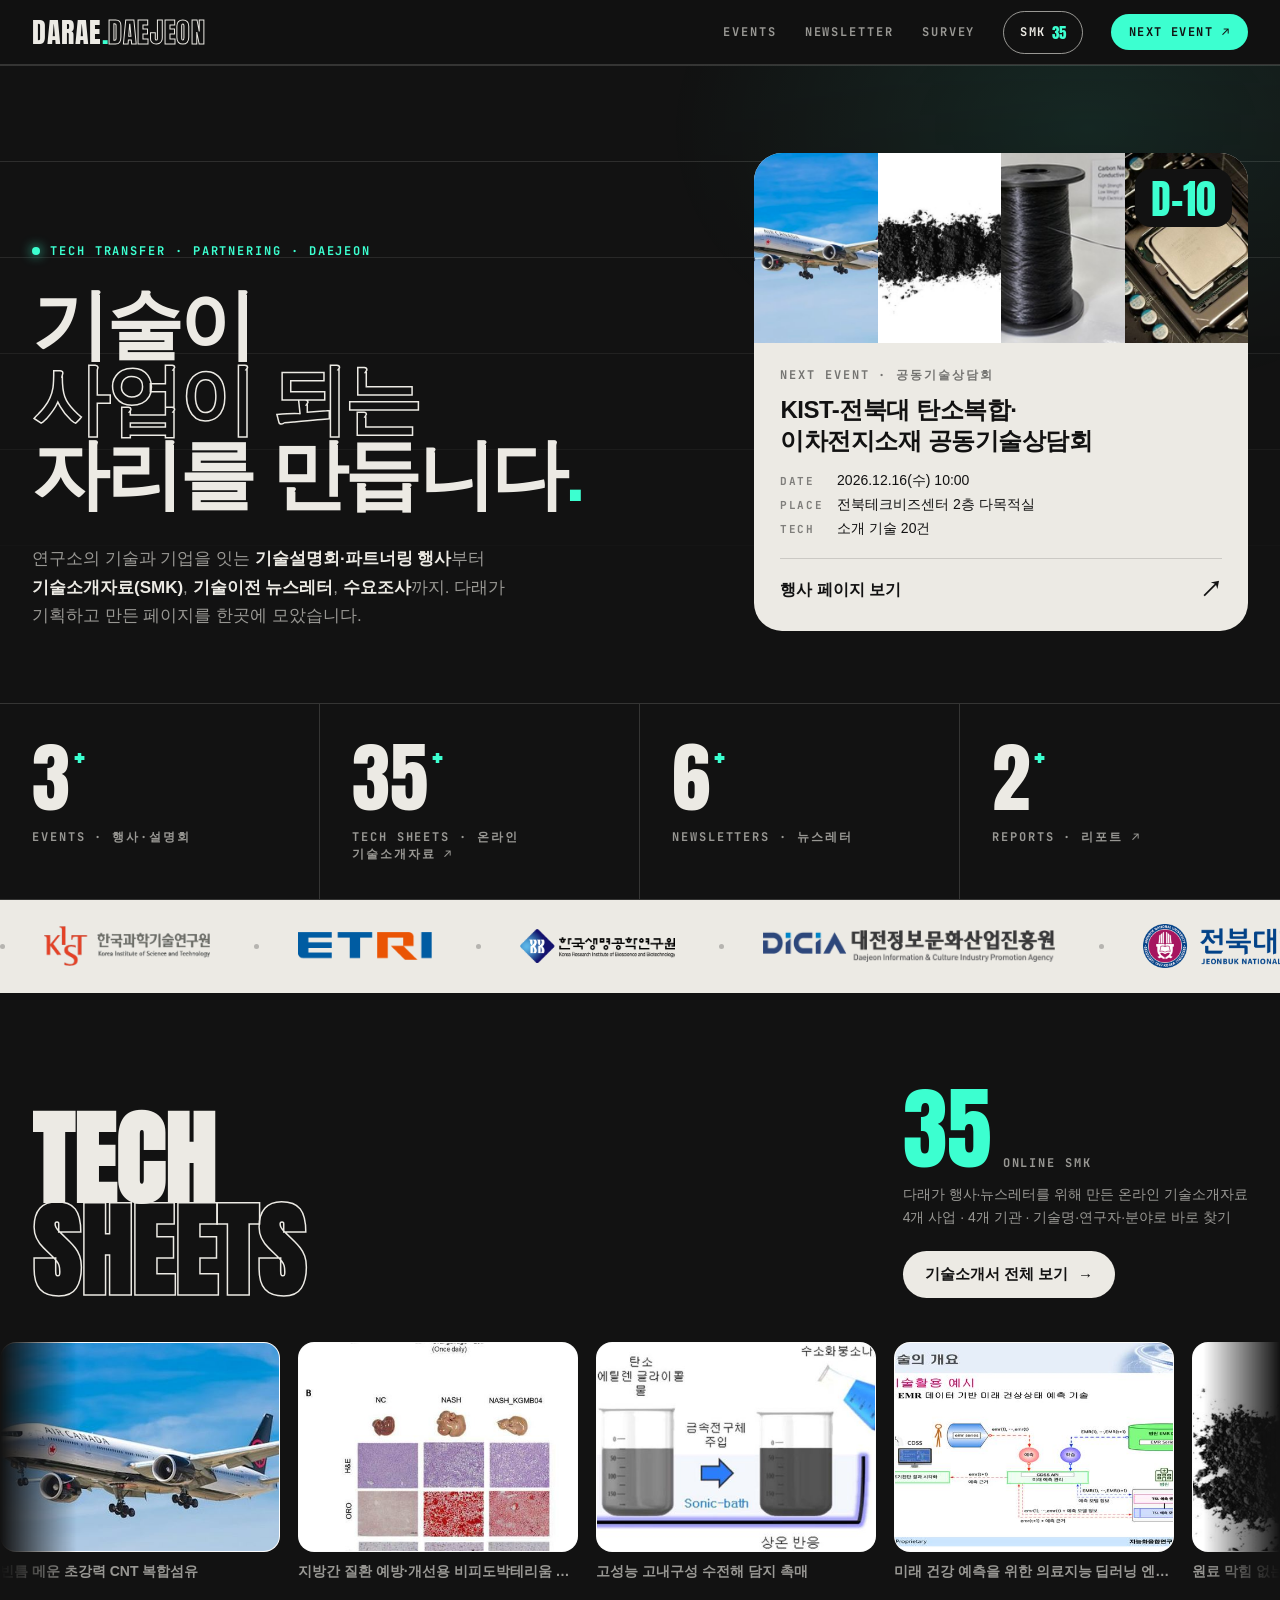
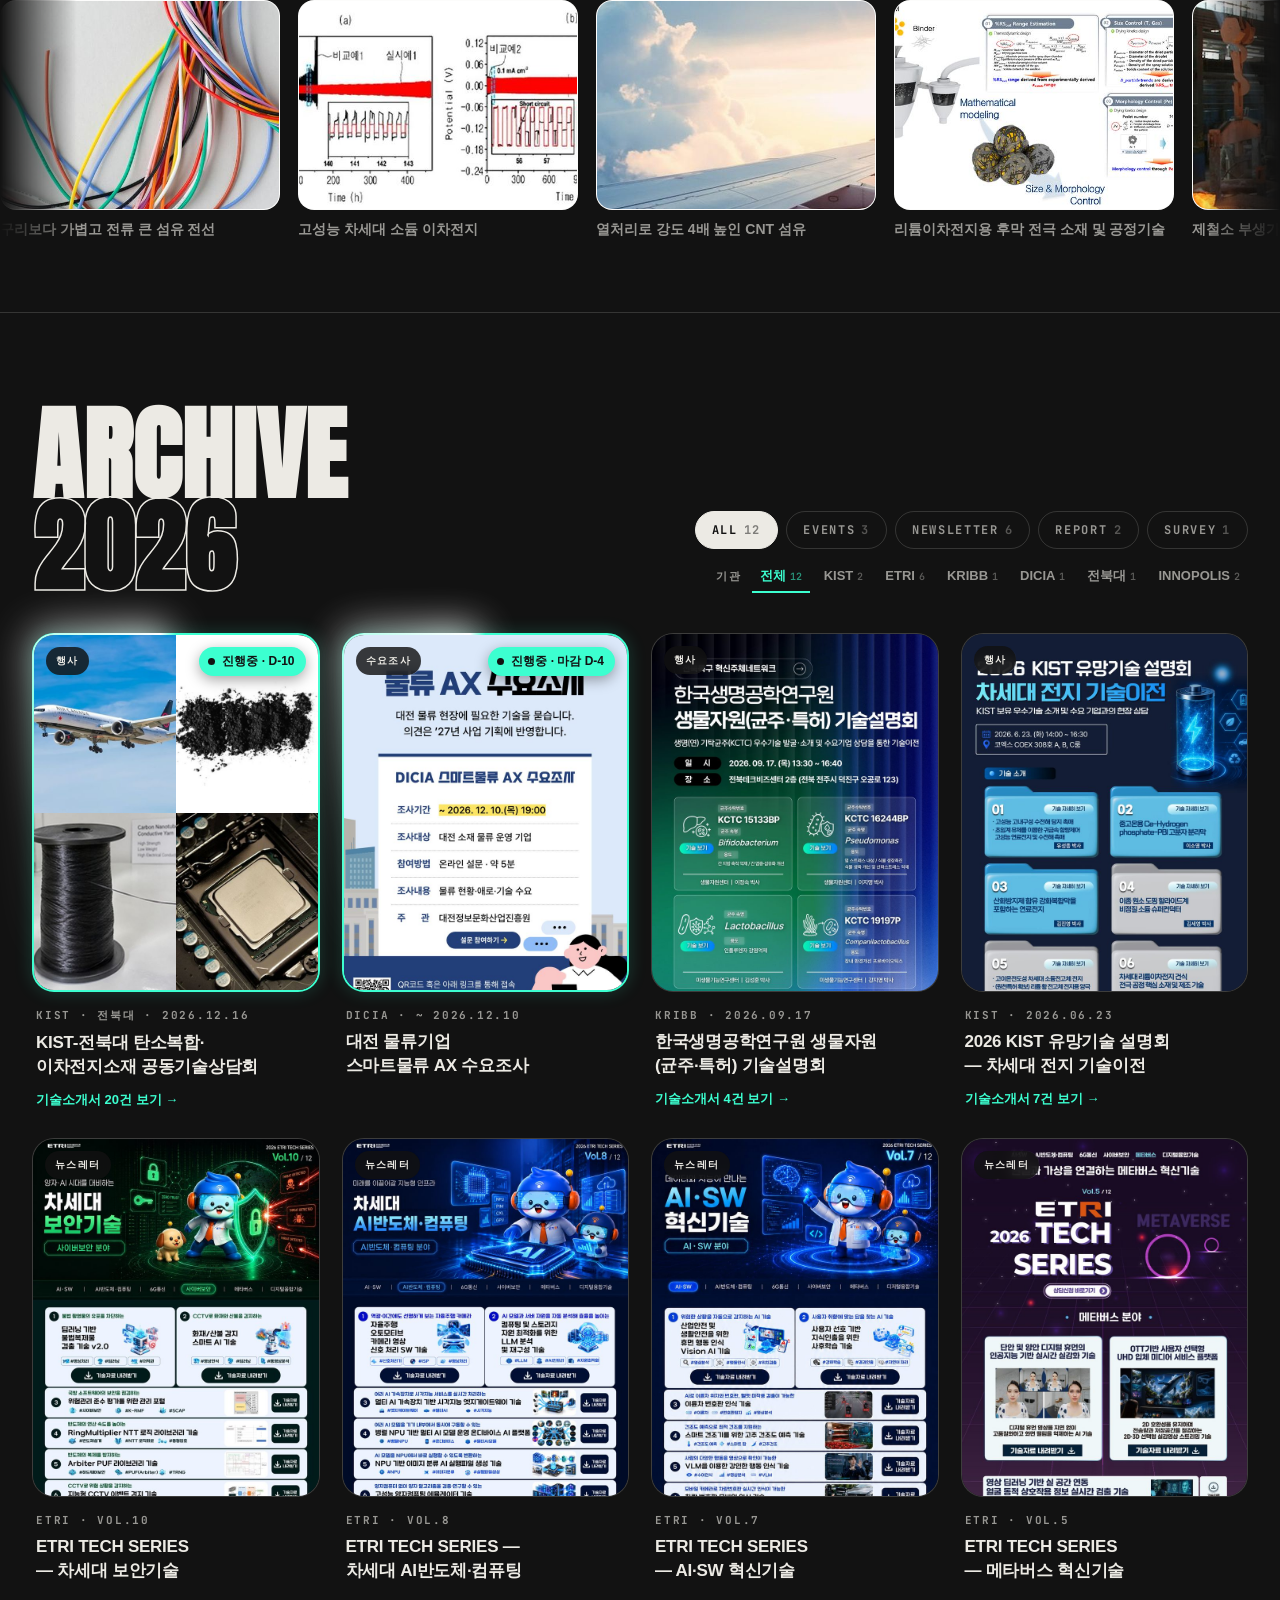
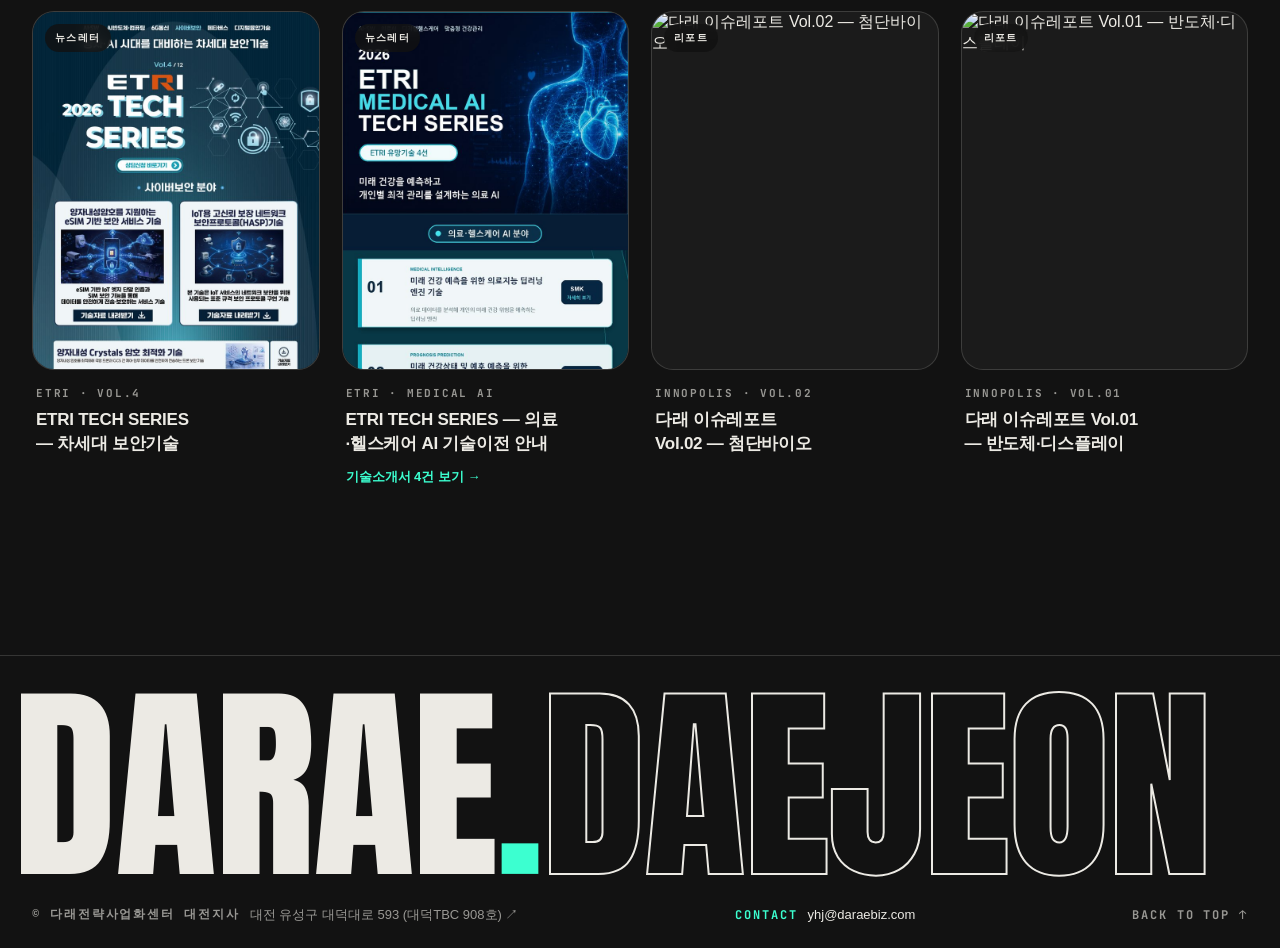
==== commit a12e56e5: "로고·하단 워드마크 굵기 원래대로(400), 공유 이미지 굵기 원래대로 + 민트 번짐 유지 Co-Authored-By: Claude Opus 5.5 <noreply@anthropi" ====
--- a/index.html
+++ b/index.html
@@ -10,7 +10,7 @@
 <meta property="og:url" content="https://darae-daejeon.github.io/">
 <meta property="og:title" content="DARAE.DAEJEON | 다래 대전지사 기술사업화 아카이브">
 <meta property="og:description" content="다래전략사업화센터 대전지사가 해 온 기술사업화 기록. 기술설명회·파트너링 행사, 온라인 기술소개자료(SMK), 기술이전 뉴스레터, 이슈 리포트를 한곳에서 볼 수 있습니다.">
-<meta property="og:image" content="https://darae-daejeon.github.io/assets/og.jpg?v=4">
+<meta property="og:image" content="https://darae-daejeon.github.io/assets/og.jpg?v=5">
 <meta property="og:image:width" content="1200">
 <meta property="og:image:height" content="630">
 <meta property="og:image:alt" content="DARAE.DAEJEON — 다래전략사업화센터 대전지사 기술사업화 아카이브">
@@ -21,7 +21,7 @@
 <link href="https://fonts.googleapis.com/css2?family=Anton&family=JetBrains+Mono:wght@500;700&display=swap" rel="stylesheet">
 <link rel="stylesheet" href="https://cdn.jsdelivr.net/gh/orioncactus/pretendard@v1.3.9/dist/web/static/pretendard.min.css">
 <link rel="stylesheet" href="https://cdn.jsdelivr.net/npm/swiper@11.1.14/swiper-bundle.min.css">
-<link rel="stylesheet" href="assets/hub.css?v=20261112-21">
+<link rel="stylesheet" href="assets/hub.css?v=20261112-22">
 </head>
 <body data-live="comet-mint">
 
@@ -108,8 +108,8 @@
 </footer>
 
 <script src="https://cdn.jsdelivr.net/npm/swiper@11.1.14/swiper-bundle.min.js"></script>
-<script src="data.js?v=20261112-21"></script>
-<script src="assets/hub.js?v=20261112-21"></script>
-<script src="assets/fit.js?v=20261112-21"></script>
+<script src="data.js?v=20261112-22"></script>
+<script src="assets/hub.js?v=20261112-22"></script>
+<script src="assets/fit.js?v=20261112-22"></script>
 </body>
 </html>
--- a/assets/hub.css
+++ b/assets/hub.css
@@ -20,7 +20,7 @@
 /* NAV */
 nav{position:sticky;top:0;z-index:20;background:rgba(18,18,18,.86);backdrop-filter:blur(10px);border-bottom:1px solid var(--line)}
 nav .wrap{display:flex;align-items:center;justify-content:space-between;height:64px}
-.logo{font-family:var(--display);font-weight:700;font-size:28px;letter-spacing:.02em}
+.logo{font-family:var(--display);font-size:28px;letter-spacing:.02em}
 .logo i{font-style:normal}
 .logo span{color:transparent;-webkit-text-stroke:1px var(--paper)}
 .navlinks{display:flex;gap:28px;align-items:center}
@@ -321,7 +321,7 @@
 
 /* FOOTER */
 footer{border-top:1px solid var(--line);margin-top:80px;padding:40px 0 24px;overflow:hidden}
-.bigmark{font-family:var(--display);font-weight:700;font-size:15.6vw;line-height:.85;letter-spacing:-.01em;color:var(--paper);white-space:nowrap;display:inline-block;padding:0 1vw;user-select:none}
+.bigmark{font-family:var(--display);font-size:15.6vw;line-height:.85;letter-spacing:-.01em;color:var(--paper);white-space:nowrap;display:inline-block;padding:0 1vw;user-select:none}
 .bigmark i{font-style:normal}
 .bigmark span{color:transparent;-webkit-text-stroke:2px var(--paper)}
 .foot{display:flex;justify-content:space-between;gap:16px;flex-wrap:wrap;margin-top:28px;color:var(--paper-dim)}
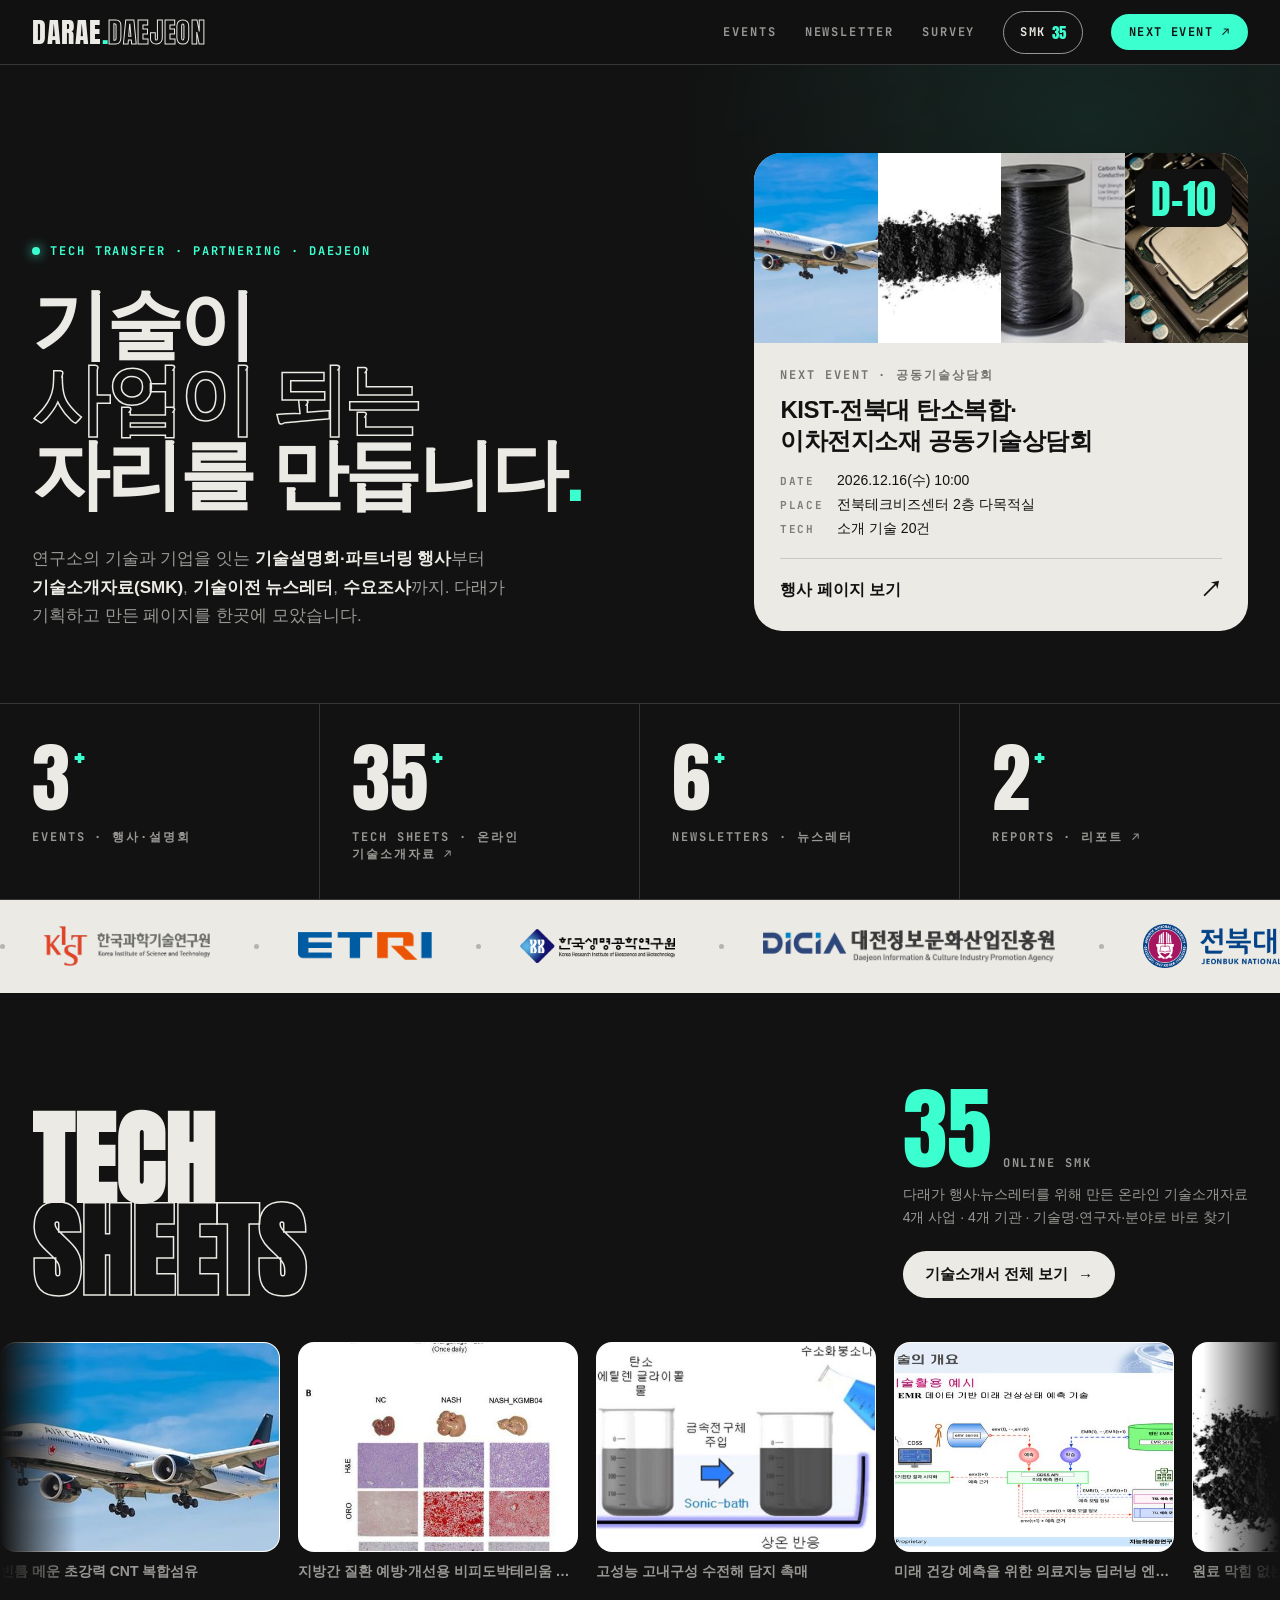
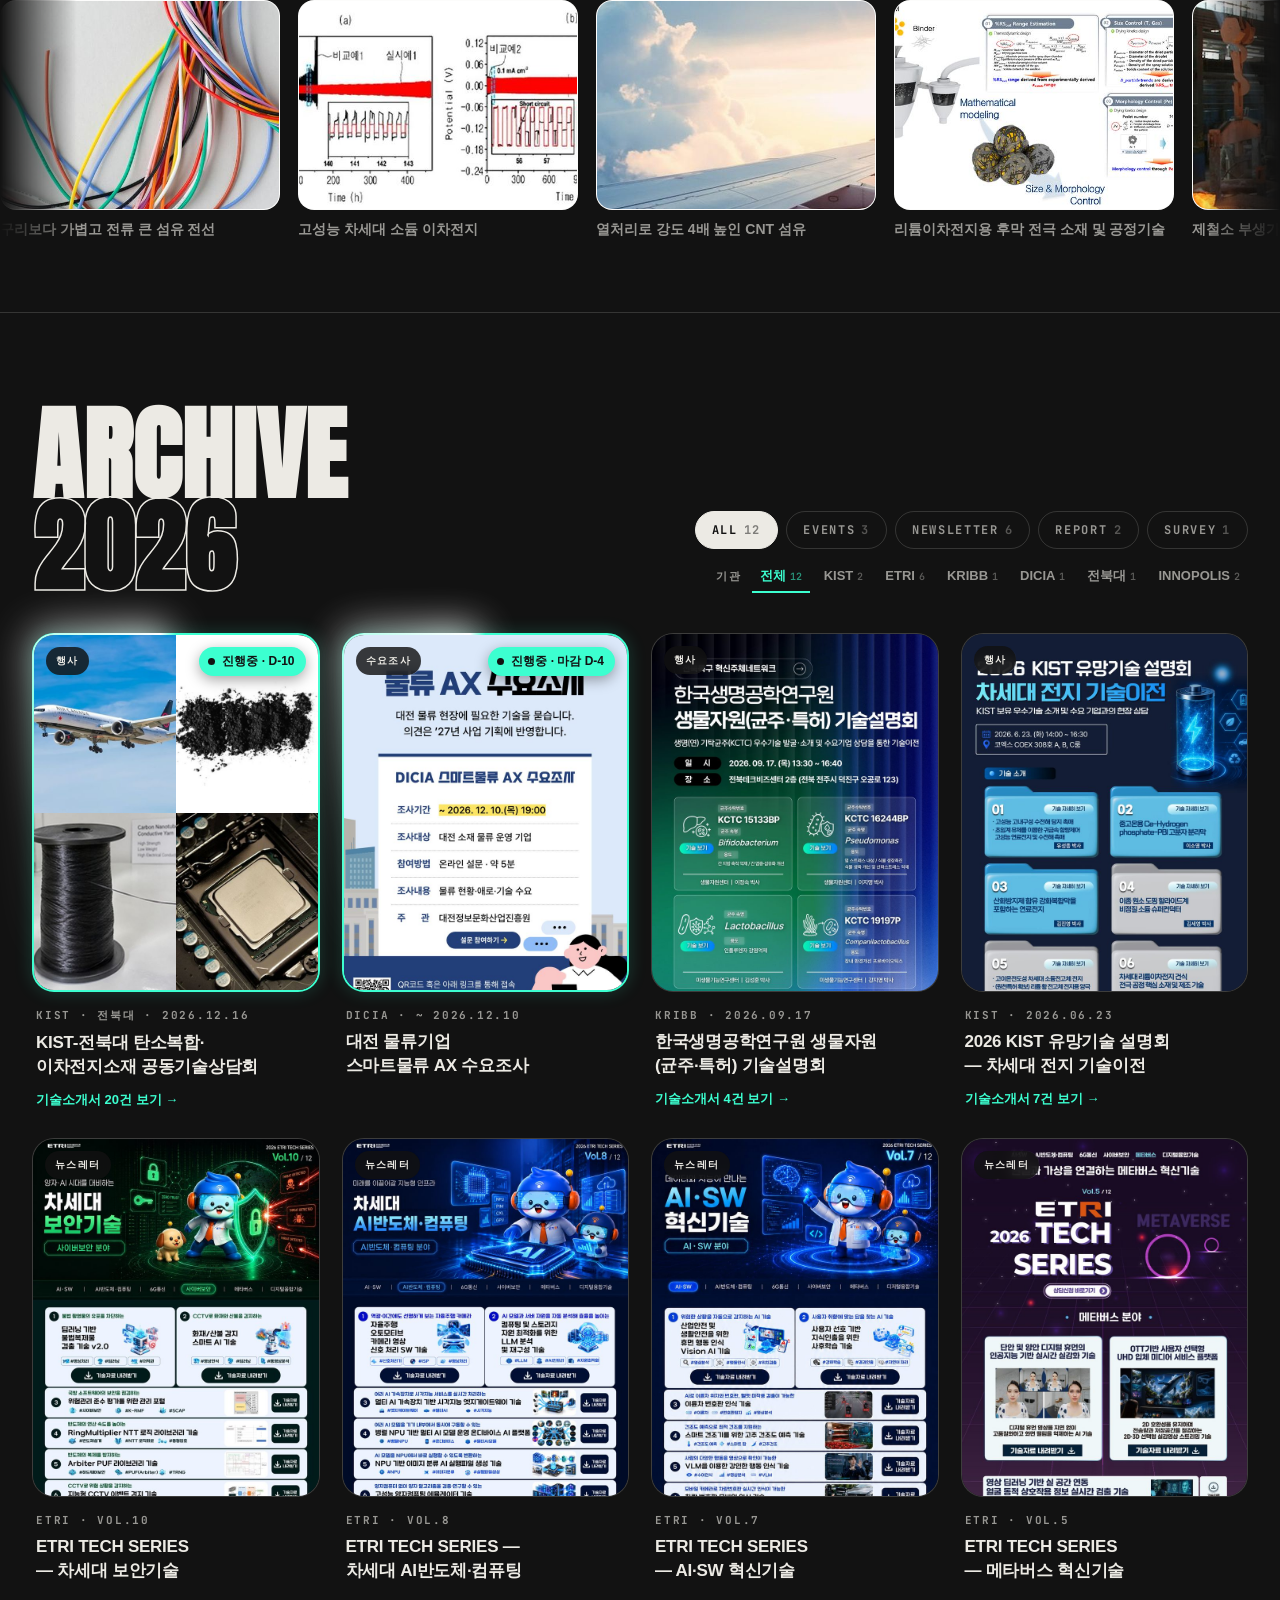
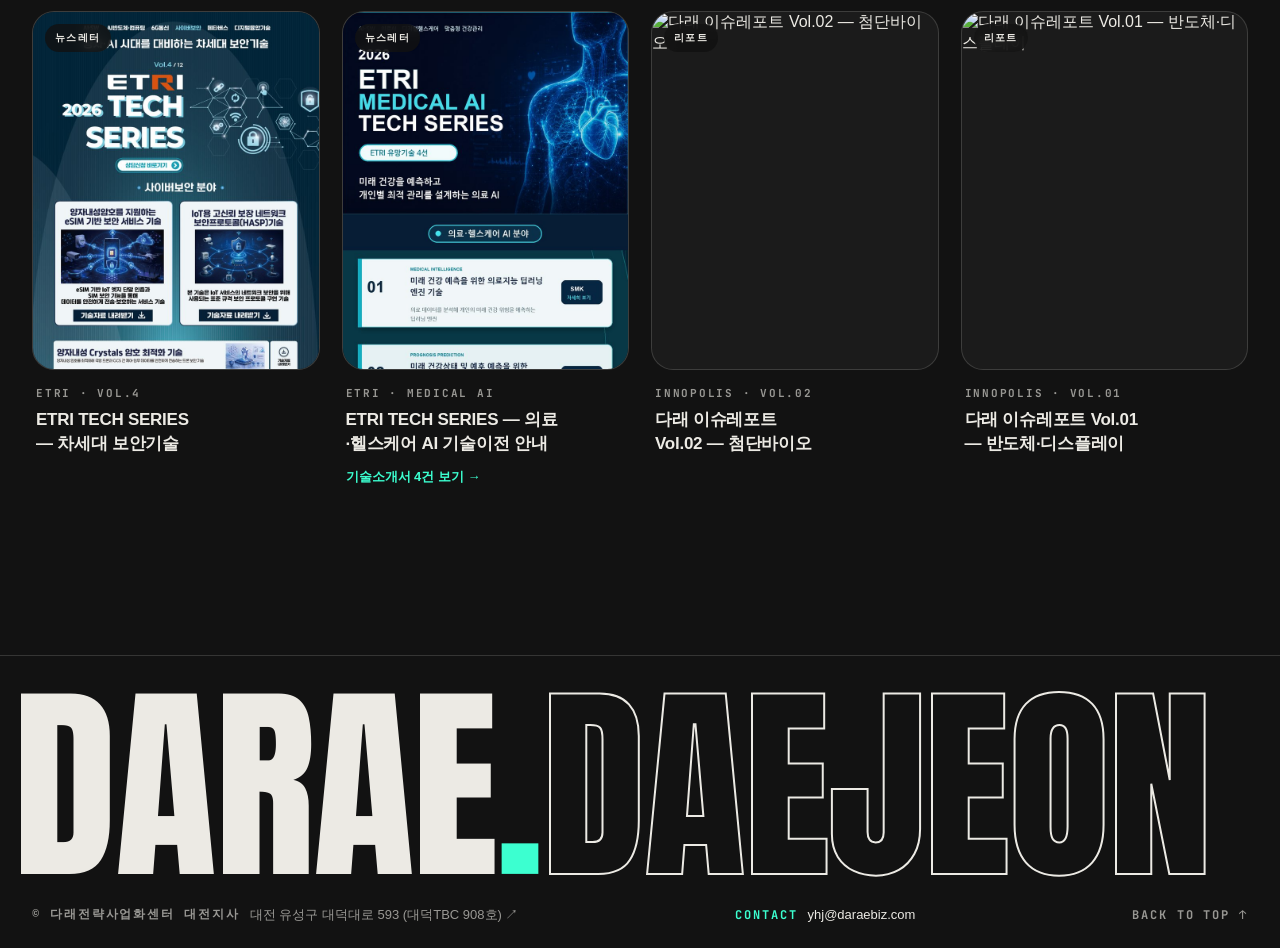
==== commit 2baae78c: "히어로 배경 가로줄 제거 Co-Authored-By: Claude Opus 5.5 <noreply@anthropic.com> Claude-Session: https://claude" ====
--- a/index.html
+++ b/index.html
@@ -10,7 +10,7 @@
 <meta property="og:url" content="https://darae-daejeon.github.io/">
 <meta property="og:title" content="DARAE.DAEJEON | 다래 대전지사 기술사업화 아카이브">
 <meta property="og:description" content="다래전략사업화센터 대전지사가 해 온 기술사업화 기록. 기술설명회·파트너링 행사, 온라인 기술소개자료(SMK), 기술이전 뉴스레터, 이슈 리포트를 한곳에서 볼 수 있습니다.">
-<meta property="og:image" content="https://darae-daejeon.github.io/assets/og.jpg?v=5">
+<meta property="og:image" content="https://darae-daejeon.github.io/assets/og.jpg?v=6">
 <meta property="og:image:width" content="1200">
 <meta property="og:image:height" content="630">
 <meta property="og:image:alt" content="DARAE.DAEJEON — 다래전략사업화센터 대전지사 기술사업화 아카이브">
@@ -21,7 +21,7 @@
 <link href="https://fonts.googleapis.com/css2?family=Anton&family=JetBrains+Mono:wght@500;700&display=swap" rel="stylesheet">
 <link rel="stylesheet" href="https://cdn.jsdelivr.net/gh/orioncactus/pretendard@v1.3.9/dist/web/static/pretendard.min.css">
 <link rel="stylesheet" href="https://cdn.jsdelivr.net/npm/swiper@11.1.14/swiper-bundle.min.css">
-<link rel="stylesheet" href="assets/hub.css?v=20261112-22">
+<link rel="stylesheet" href="assets/hub.css?v=20261112-24">
 </head>
 <body data-live="comet-mint">
 
@@ -108,8 +108,8 @@
 </footer>
 
 <script src="https://cdn.jsdelivr.net/npm/swiper@11.1.14/swiper-bundle.min.js"></script>
-<script src="data.js?v=20261112-22"></script>
-<script src="assets/hub.js?v=20261112-22"></script>
-<script src="assets/fit.js?v=20261112-22"></script>
+<script src="data.js?v=20261112-24"></script>
+<script src="assets/hub.js?v=20261112-24"></script>
+<script src="assets/fit.js?v=20261112-24"></script>
 </body>
 </html>
--- a/assets/hub.css
+++ b/assets/hub.css
@@ -32,8 +32,7 @@
 /* HERO */
 .hero{position:relative;padding:88px 0 72px;border-bottom:1px solid var(--line);overflow:hidden}
 .hero::before{content:"";position:absolute;inset:0;background:
-  radial-gradient(600px 400px at 85% 10%,rgba(60,255,208,.10),transparent 70%),
-  linear-gradient(var(--line) 1px,transparent 1px) 0 0/100% 96px;
+  radial-gradient(600px 400px at 85% 10%,rgba(60,255,208,.10),transparent 70%);
   -webkit-mask:linear-gradient(#000,transparent 85%);mask:linear-gradient(#000,transparent 85%);pointer-events:none}
 .hero .wrap{position:relative;display:grid;grid-template-columns:1.35fr 1fr;gap:56px;align-items:end}
 .kicker{color:var(--mint);display:flex;align-items:center;gap:10px;margin-bottom:28px}
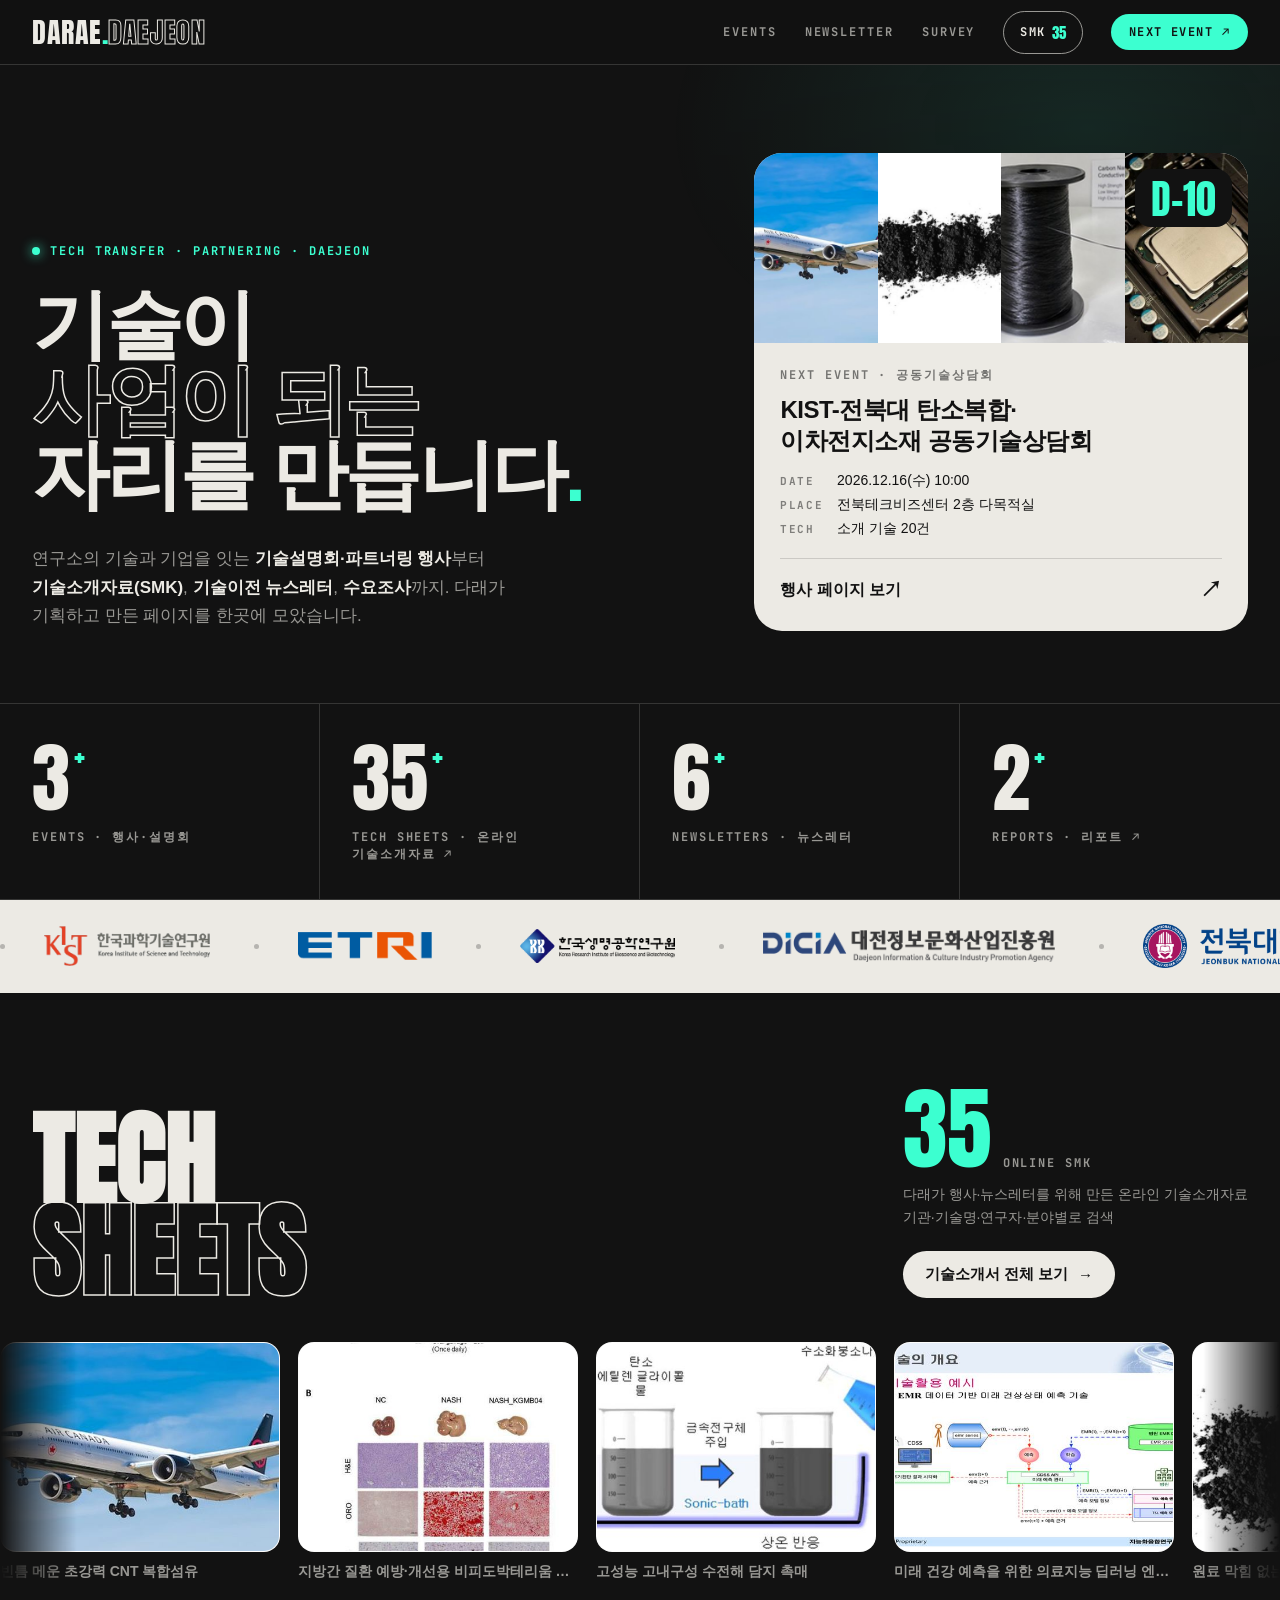
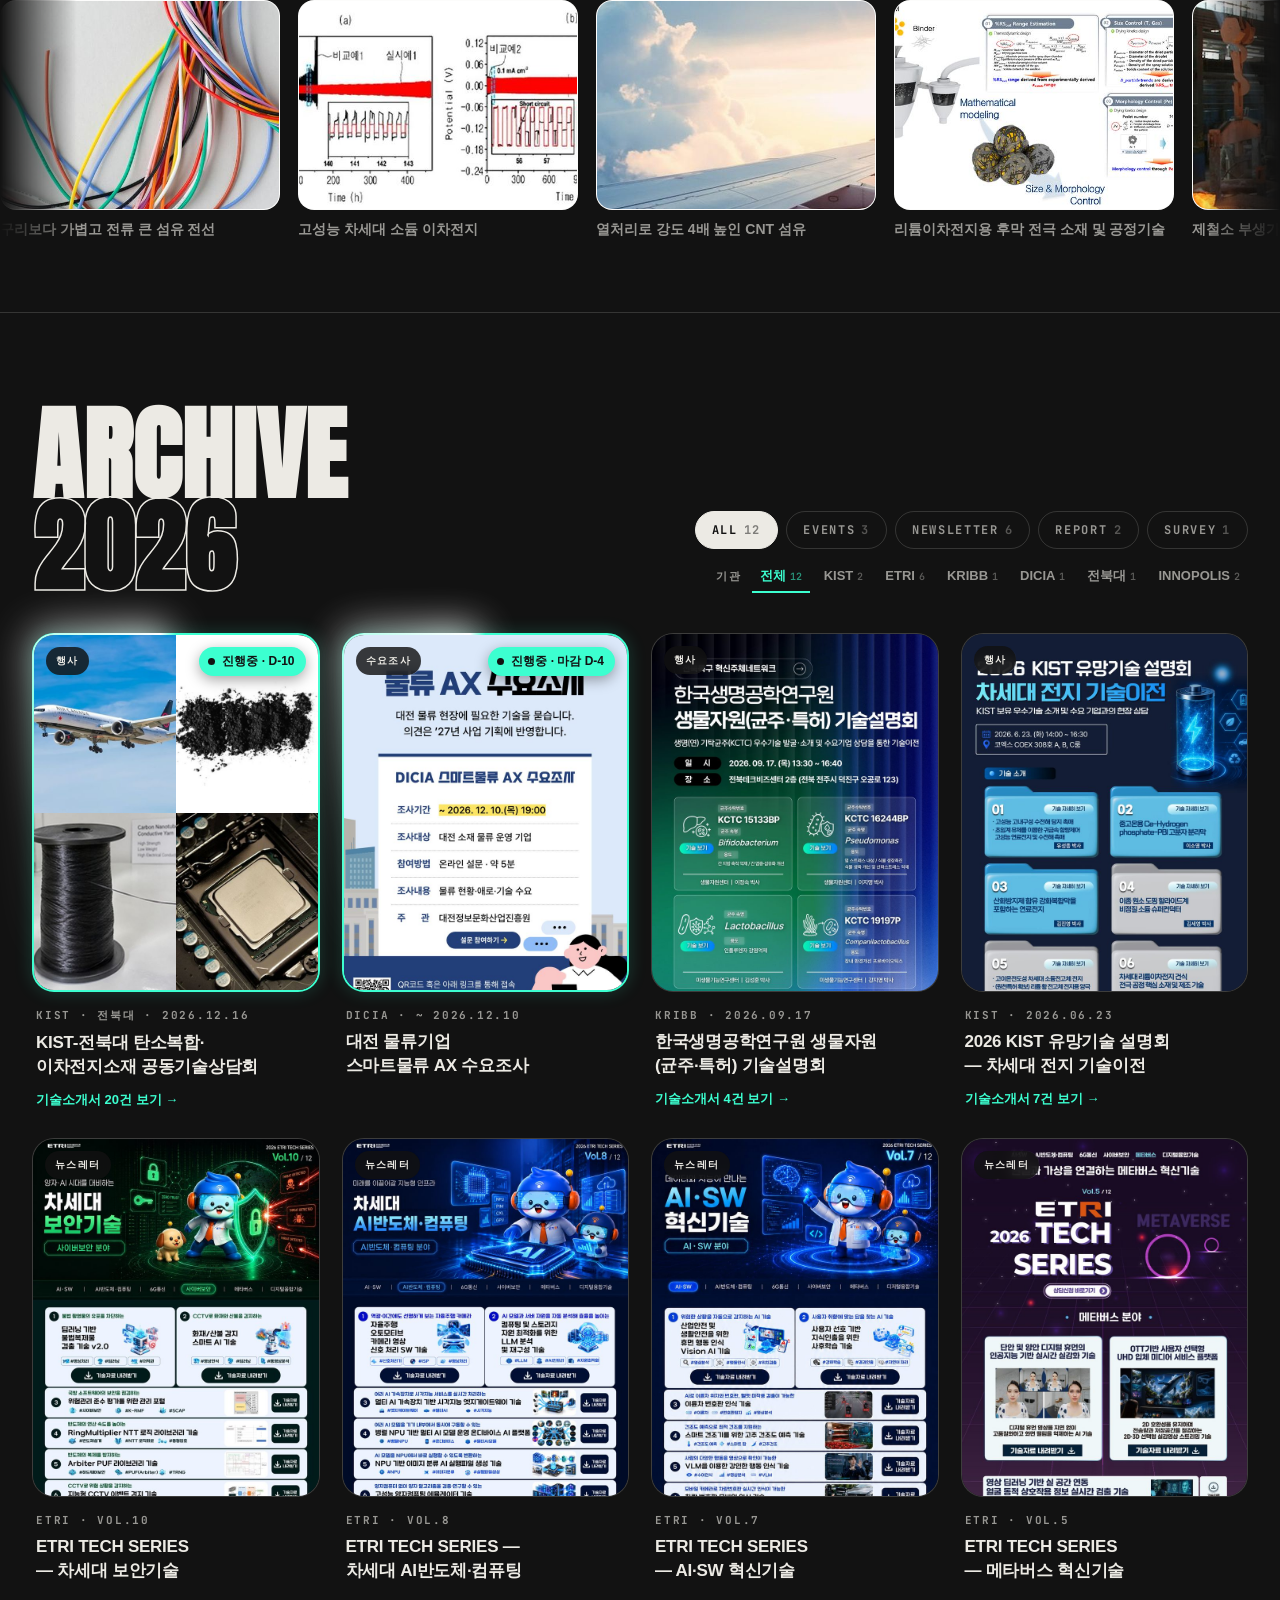
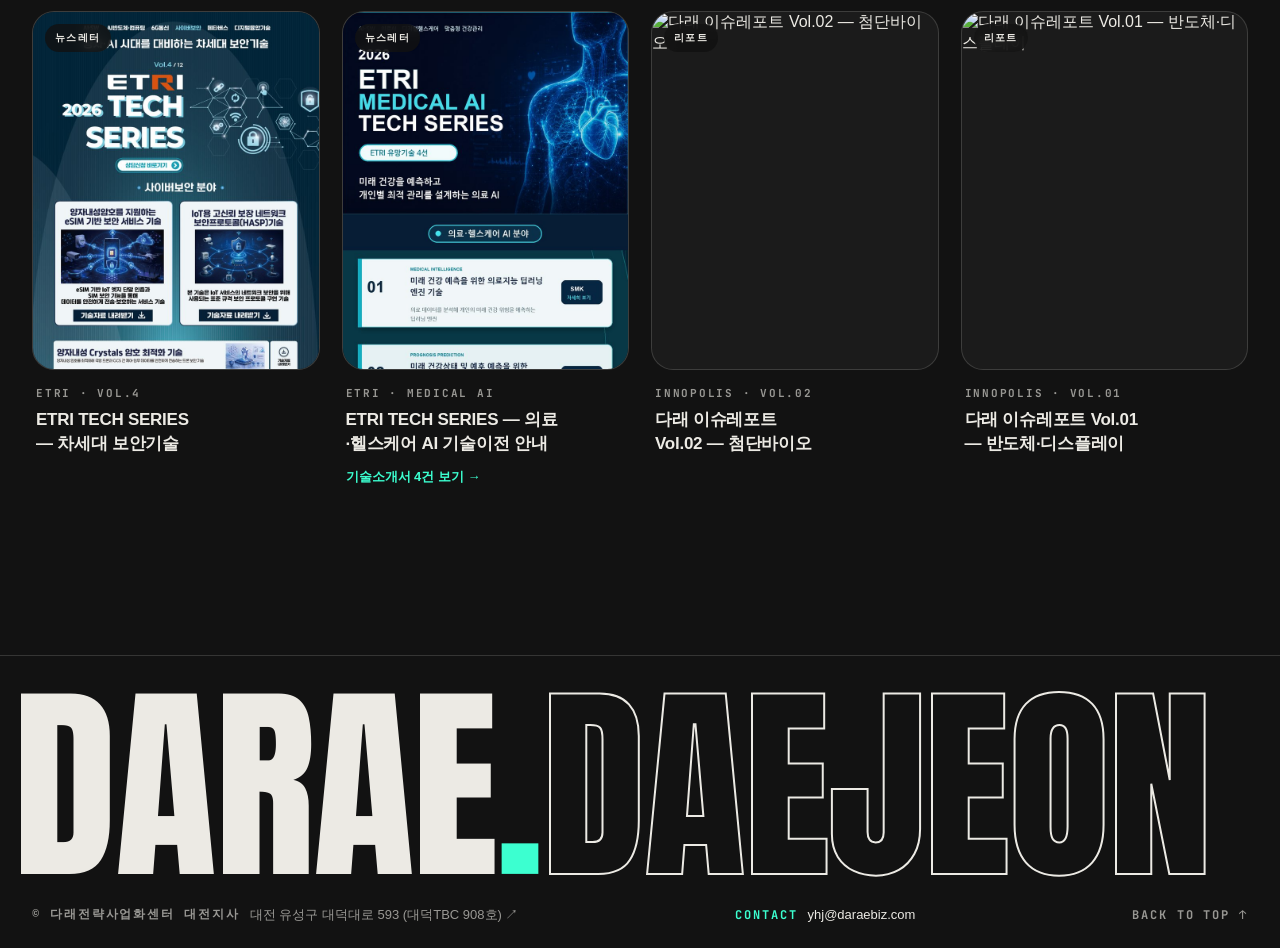
==== commit 980dfbb7: "SMK 띠 문구, SMK 페이지 안내문 줄바꿈, 카드 번호 표시 제거 Co-Authored-By: Claude Opus 5.5 <noreply@anthropic.com> Claud" ====
--- a/index.html
+++ b/index.html
@@ -21,7 +21,7 @@
 <link href="https://fonts.googleapis.com/css2?family=Anton&family=JetBrains+Mono:wght@500;700&display=swap" rel="stylesheet">
 <link rel="stylesheet" href="https://cdn.jsdelivr.net/gh/orioncactus/pretendard@v1.3.9/dist/web/static/pretendard.min.css">
 <link rel="stylesheet" href="https://cdn.jsdelivr.net/npm/swiper@11.1.14/swiper-bundle.min.css">
-<link rel="stylesheet" href="assets/hub.css?v=20261112-24">
+<link rel="stylesheet" href="assets/hub.css?v=20261112-25">
 </head>
 <body data-live="comet-mint">
 
@@ -74,7 +74,7 @@
     <h2>TECH<br><em>SHEETS</em></h2>
     <div class="sb-side">
       <div class="sb-num"><b id="sb-count"></b><span class="mono">Online SMK</span></div>
-      <p>다래가 행사·뉴스레터를 위해 만든 온라인 기술소개자료<br><span id="sb-sub"></span> · 기술명·연구자·분야로 바로 찾기</p>
+      <p>다래가 행사·뉴스레터를 위해 만든 온라인 기술소개자료<br>기관·기술명·연구자·분야별로 검색</p>
       <a class="sb-go" href="smk/">기술소개서 전체 보기 <i>→</i></a>
     </div>
   </div>
@@ -108,8 +108,8 @@
 </footer>
 
 <script src="https://cdn.jsdelivr.net/npm/swiper@11.1.14/swiper-bundle.min.js"></script>
-<script src="data.js?v=20261112-24"></script>
-<script src="assets/hub.js?v=20261112-24"></script>
-<script src="assets/fit.js?v=20261112-24"></script>
+<script src="data.js?v=20261112-25"></script>
+<script src="assets/hub.js?v=20261112-25"></script>
+<script src="assets/fit.js?v=20261112-25"></script>
 </body>
 </html>
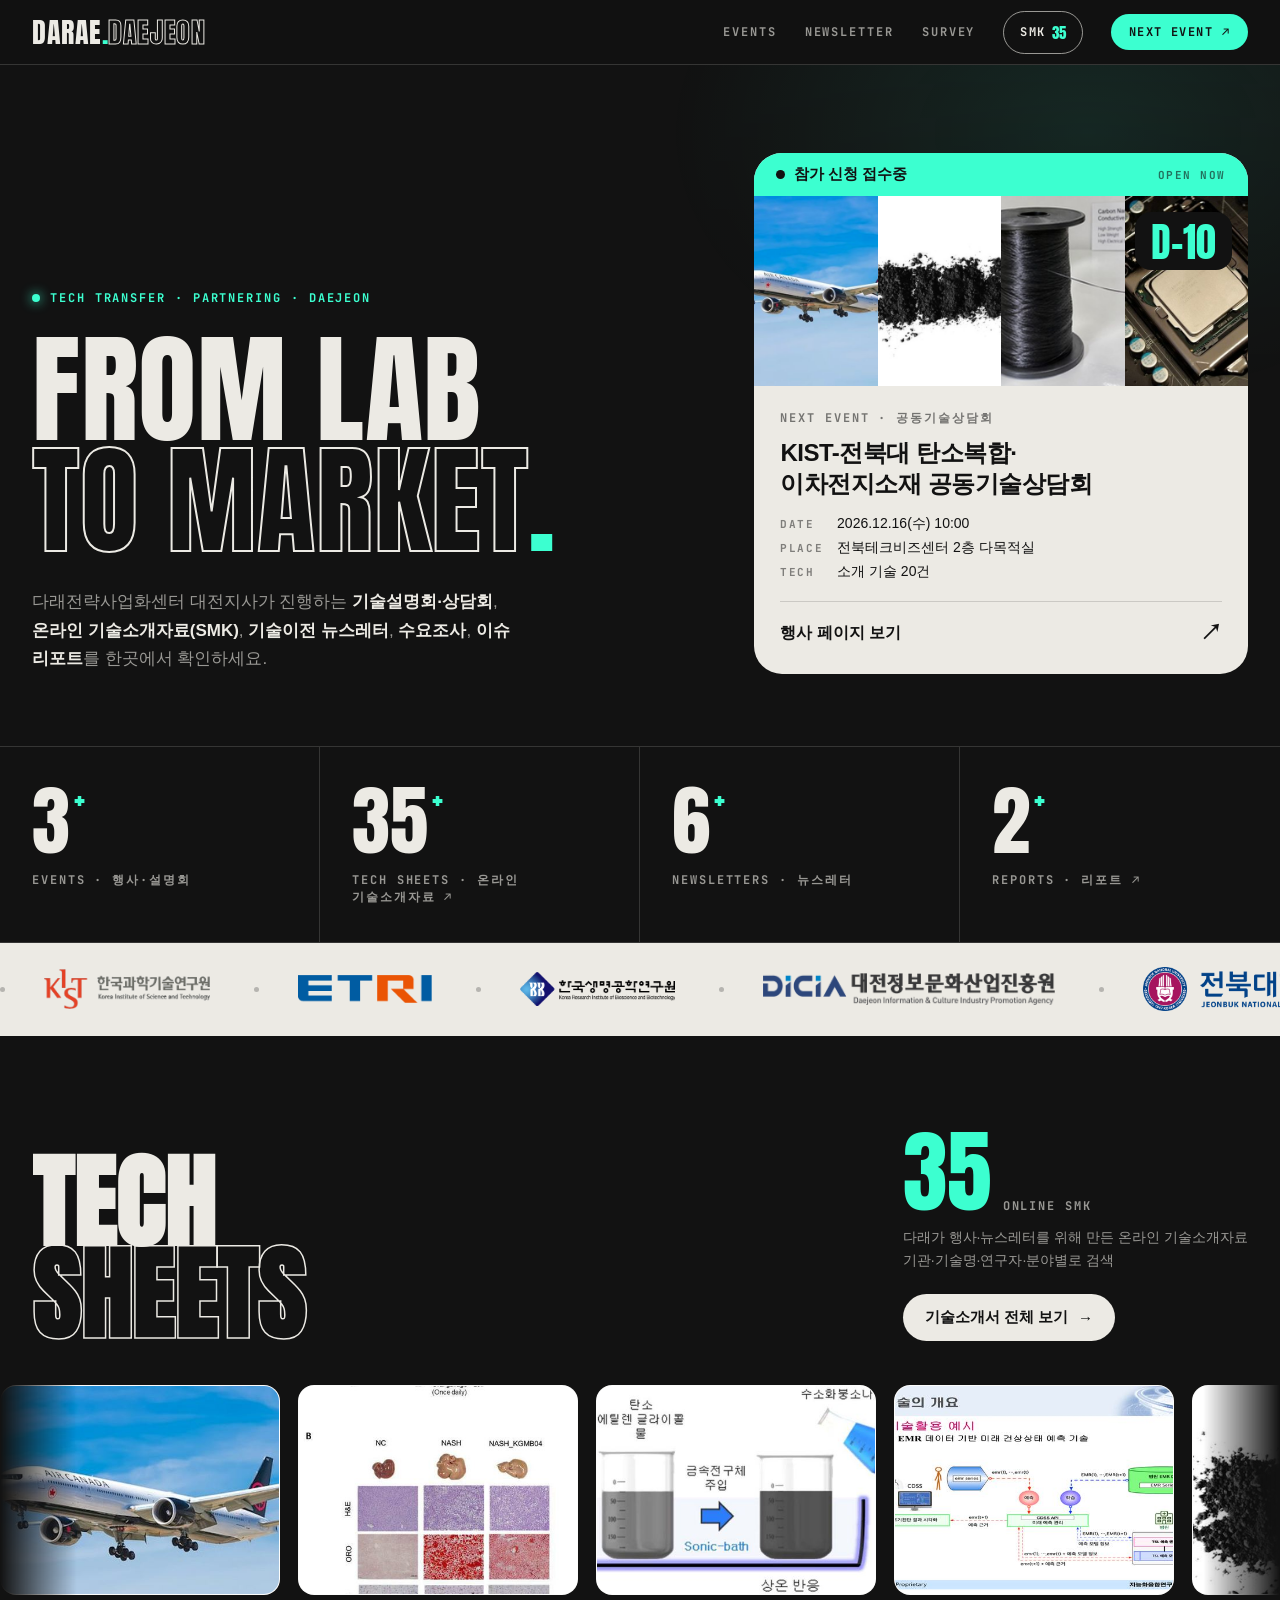
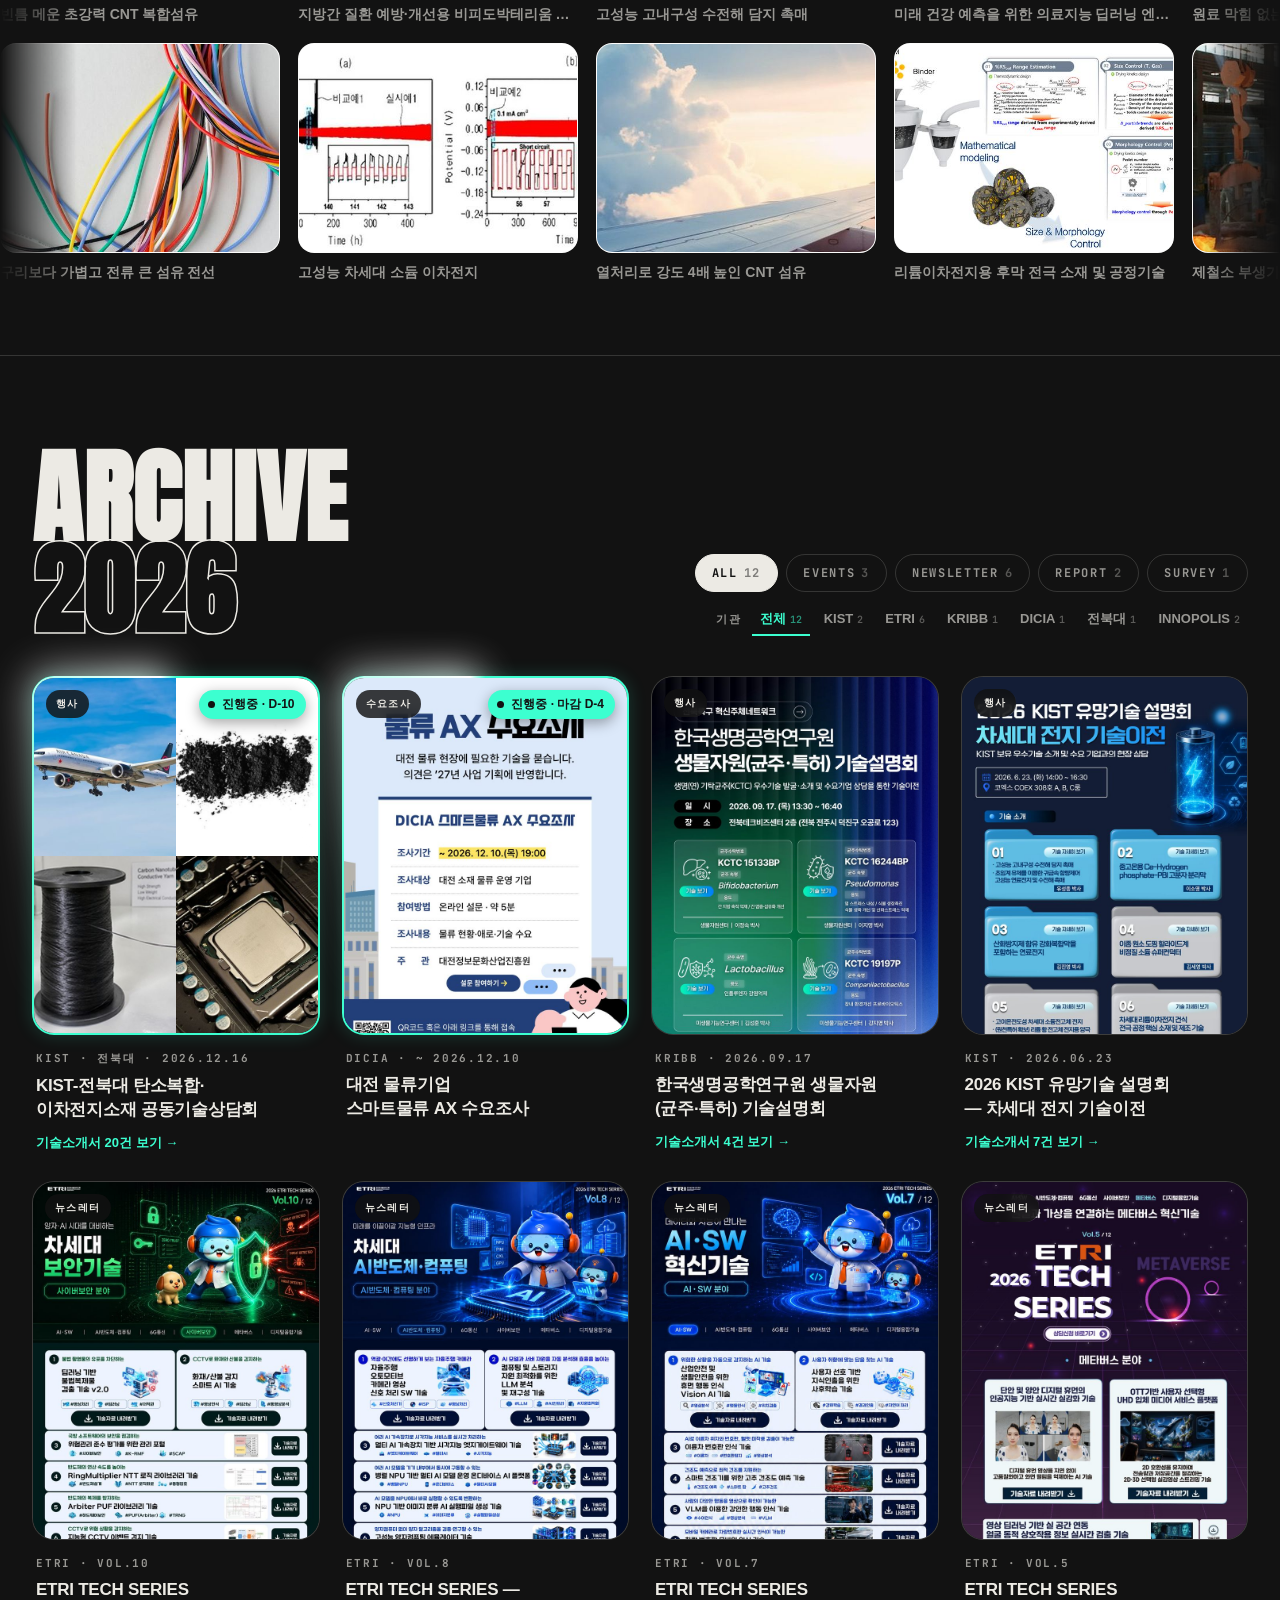
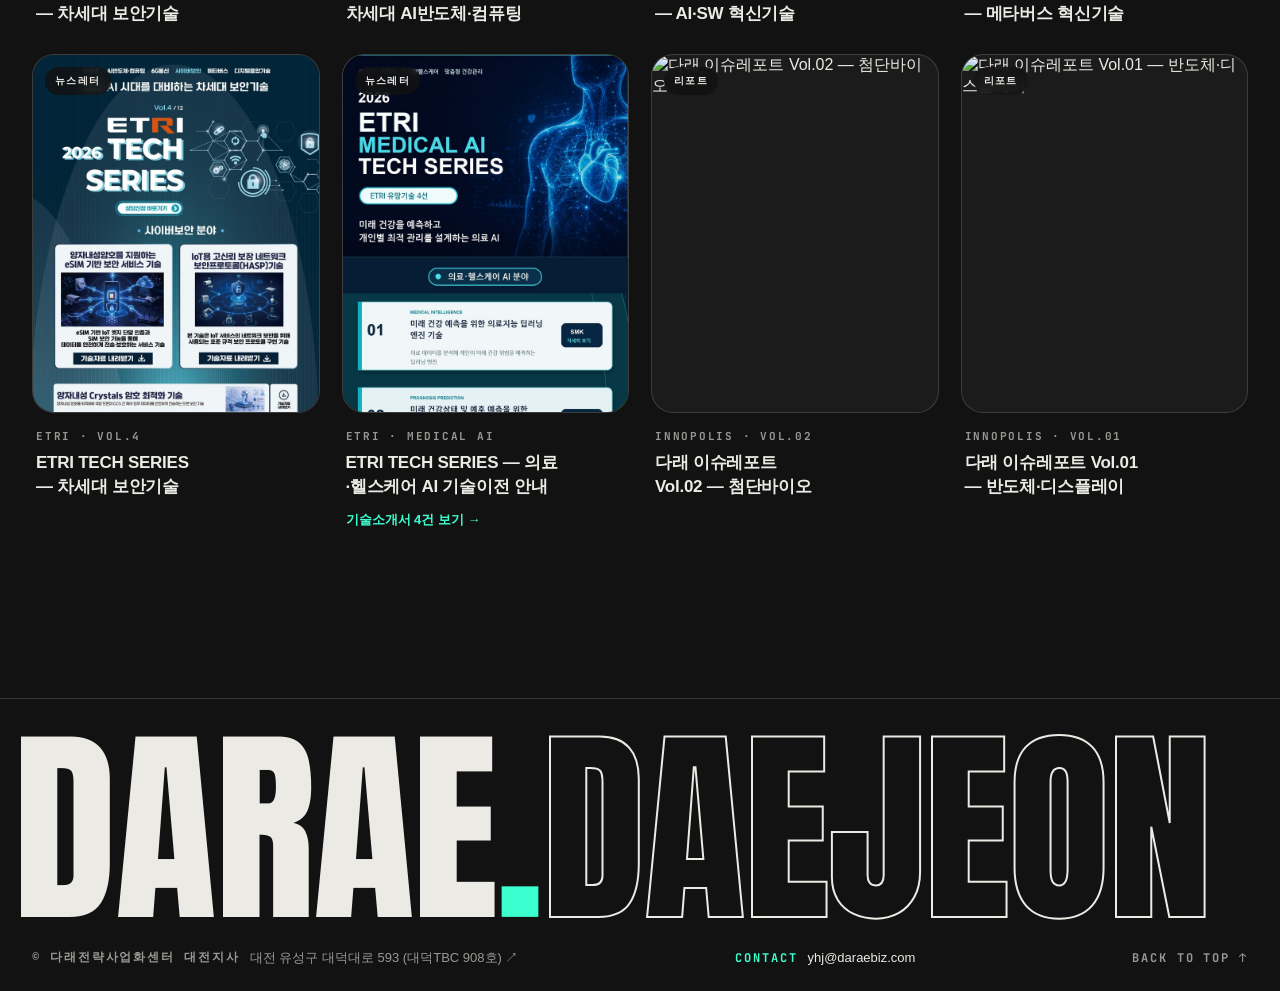
==== commit 5e6ee721: "히어로 문구 교체(FROM LAB TO MARKET), 진행중 행사 카드에 신청 접수중 띠 Co-Authored-By: Claude Opus 5.5 <noreply@anthropi" ====
--- a/index.html
+++ b/index.html
@@ -21,7 +21,7 @@
 <link href="https://fonts.googleapis.com/css2?family=Anton&family=JetBrains+Mono:wght@500;700&display=swap" rel="stylesheet">
 <link rel="stylesheet" href="https://cdn.jsdelivr.net/gh/orioncactus/pretendard@v1.3.9/dist/web/static/pretendard.min.css">
 <link rel="stylesheet" href="https://cdn.jsdelivr.net/npm/swiper@11.1.14/swiper-bundle.min.css">
-<link rel="stylesheet" href="assets/hub.css?v=20261112-25">
+<link rel="stylesheet" href="assets/hub.css?v=20261112-26">
 </head>
 <body data-live="comet-mint">
 
@@ -42,11 +42,12 @@
   <div class="wrap">
     <div>
       <div class="kicker mono">Tech Transfer · Partnering · Daejeon</div>
-      <h1>기술이<br><span class="out">사업이 되는</span><br>자리를 만듭니다<span class="dot">.</span></h1>
-      <p class="sub">연구소의 기술과 기업을 잇는 <b>기술설명회·파트너링 행사</b>부터 <b>기술소개자료(SMK)</b>, <b>기술이전 뉴스레터</b>, <b>수요조사</b>까지. 다래가 기획하고 만든 페이지를 한곳에 모았습니다.</p>
+      <h1 class="en">FROM LAB<br><span class="out">TO MARKET</span><span class="dot">.</span></h1>
+      <p class="sub">다래전략사업화센터 대전지사가 진행하는 <b>기술설명회·상담회</b>, <b>온라인 기술소개자료(SMK)</b>, <b>기술이전 뉴스레터</b>, <b>수요조사</b>, <b>이슈 리포트</b>를 한곳에서 확인하세요.</p>
     </div>
 
     <a class="next" id="next" href="#" target="_blank" rel="noopener">
+      <div class="st-bar" id="st-bar" hidden><span><i></i>참가 신청 접수중</span><span class="mono">OPEN NOW</span></div>
       <div class="mosaic" id="mosaic"></div>
       <div class="next-body">
         <div class="mono" id="next-kind"></div>
@@ -108,8 +109,8 @@
 </footer>
 
 <script src="https://cdn.jsdelivr.net/npm/swiper@11.1.14/swiper-bundle.min.js"></script>
-<script src="data.js?v=20261112-25"></script>
-<script src="assets/hub.js?v=20261112-25"></script>
-<script src="assets/fit.js?v=20261112-25"></script>
+<script src="data.js?v=20261112-26"></script>
+<script src="assets/hub.js?v=20261112-26"></script>
+<script src="assets/fit.js?v=20261112-26"></script>
 </body>
 </html>
--- a/assets/hub.css
+++ b/assets/hub.css
@@ -41,6 +41,8 @@
 h1{font-size:clamp(44px,6vw,92px);word-break:keep-all;font-weight:900;line-height:.98;letter-spacing:-.045em}
 h1 .out{color:transparent;-webkit-text-stroke:1.5px var(--paper)}
 h1 .dot{color:var(--mint)}
+h1.en{font-family:var(--display);font-weight:400;font-size:clamp(64px,9.4vw,148px);line-height:.92;letter-spacing:.005em}
+h1.en .out{-webkit-text-stroke:2px var(--paper)}
 .sub{margin-top:32px;max-width:520px;font-size:17px;line-height:1.7;color:var(--paper-dim)}
 .sub b{color:var(--paper);font-weight:600}
 
@@ -50,6 +52,11 @@
 .mosaic{display:grid;grid-template-columns:repeat(4,1fr);height:190px;position:relative}
 .mosaic img{width:100%;height:100%;object-fit:cover;filter:saturate(1.1)}
 .dday{position:absolute;right:16px;top:16px;background:var(--ink);color:var(--mint);font-family:var(--display);font-size:40px;line-height:1;padding:10px 16px 8px;border-radius:16px}
+.st-bar{display:flex;align-items:center;justify-content:space-between;gap:12px;background:var(--mint);color:var(--ink);padding:12px 22px;font-weight:800;font-size:15px;letter-spacing:-.01em}
+.st-bar[hidden]{display:none}
+.st-bar span:first-child{display:flex;align-items:center;gap:9px}
+.st-bar i{width:9px;height:9px;border-radius:50%;background:var(--ink);animation:blink 1.4s infinite}
+.st-bar .mono{font-size:11px;letter-spacing:.14em;color:rgba(18,18,18,.6)}
 .next-body{padding:24px 26px 26px}
 .next-body .mono{color:rgba(18,18,18,.55)}
 .next-body h3{font-size:24px;font-weight:800;line-height:1.3;letter-spacing:-.02em;margin:10px 0 16px}
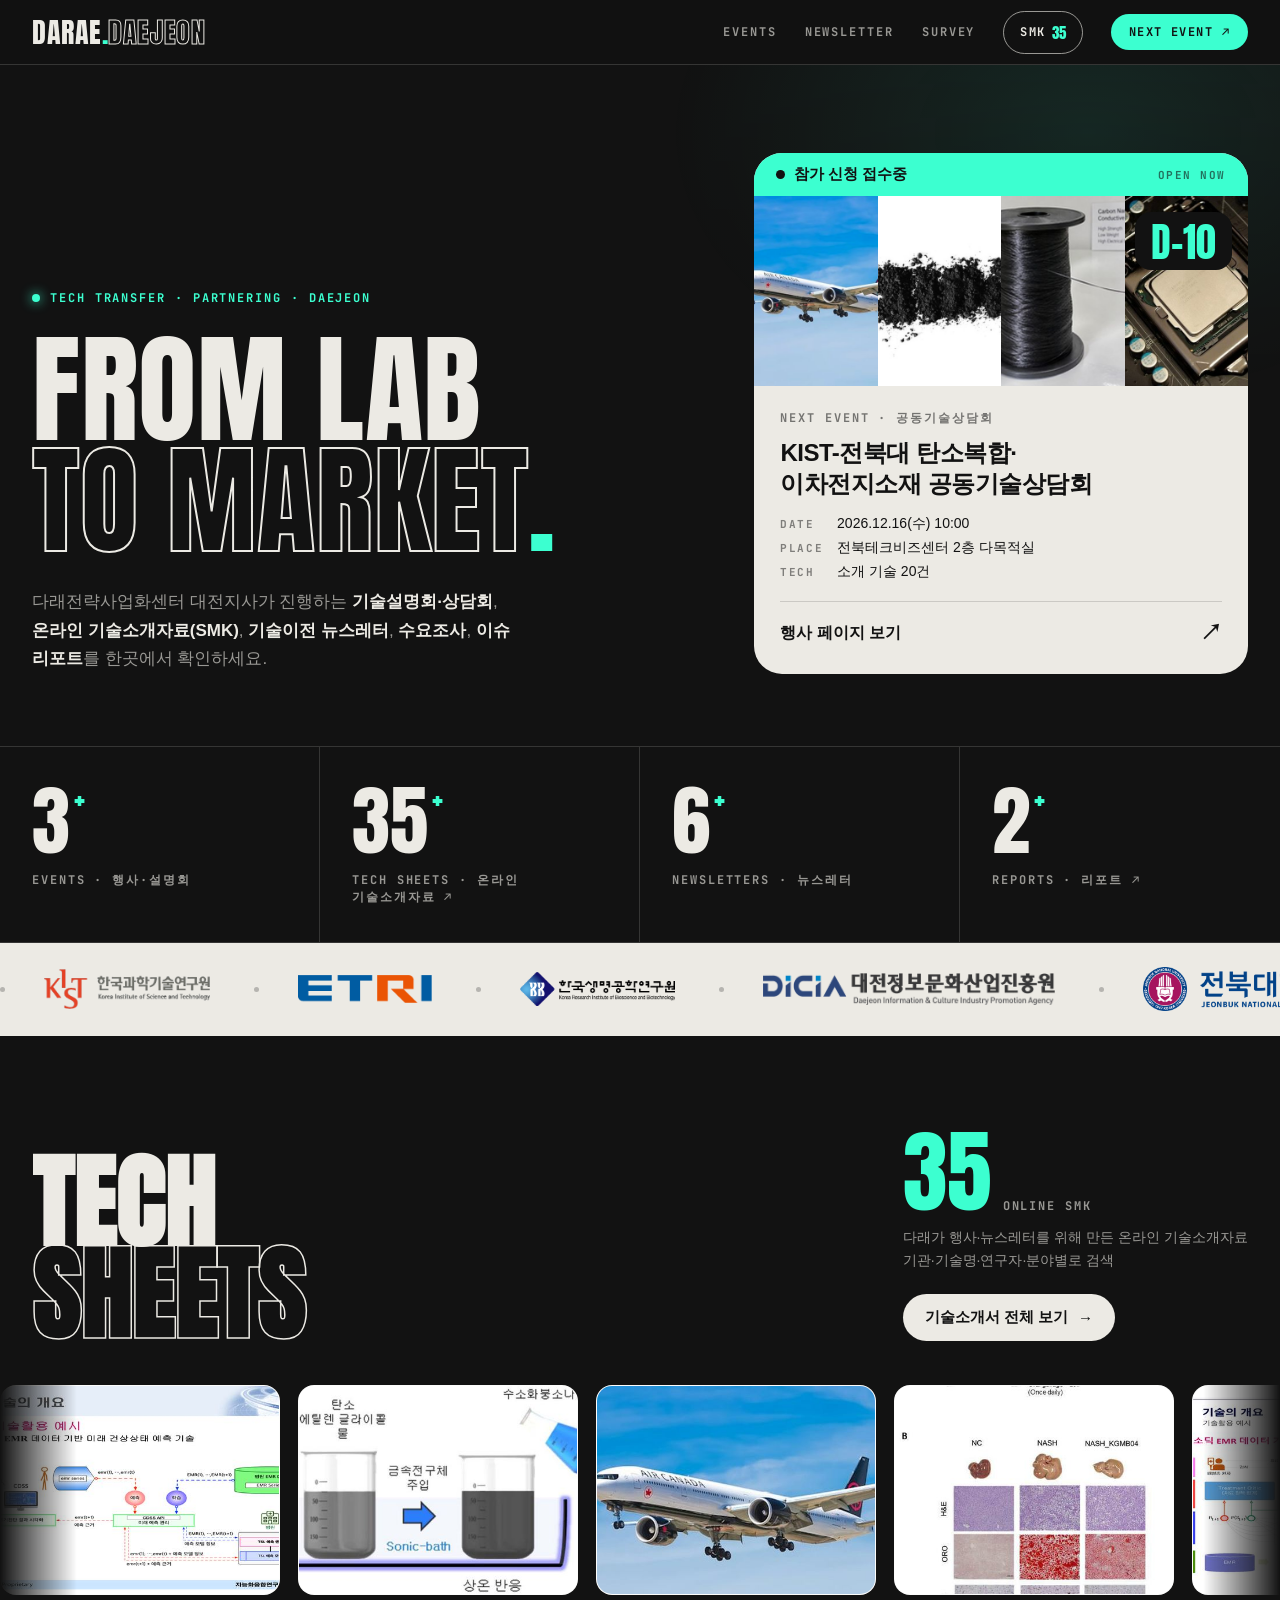
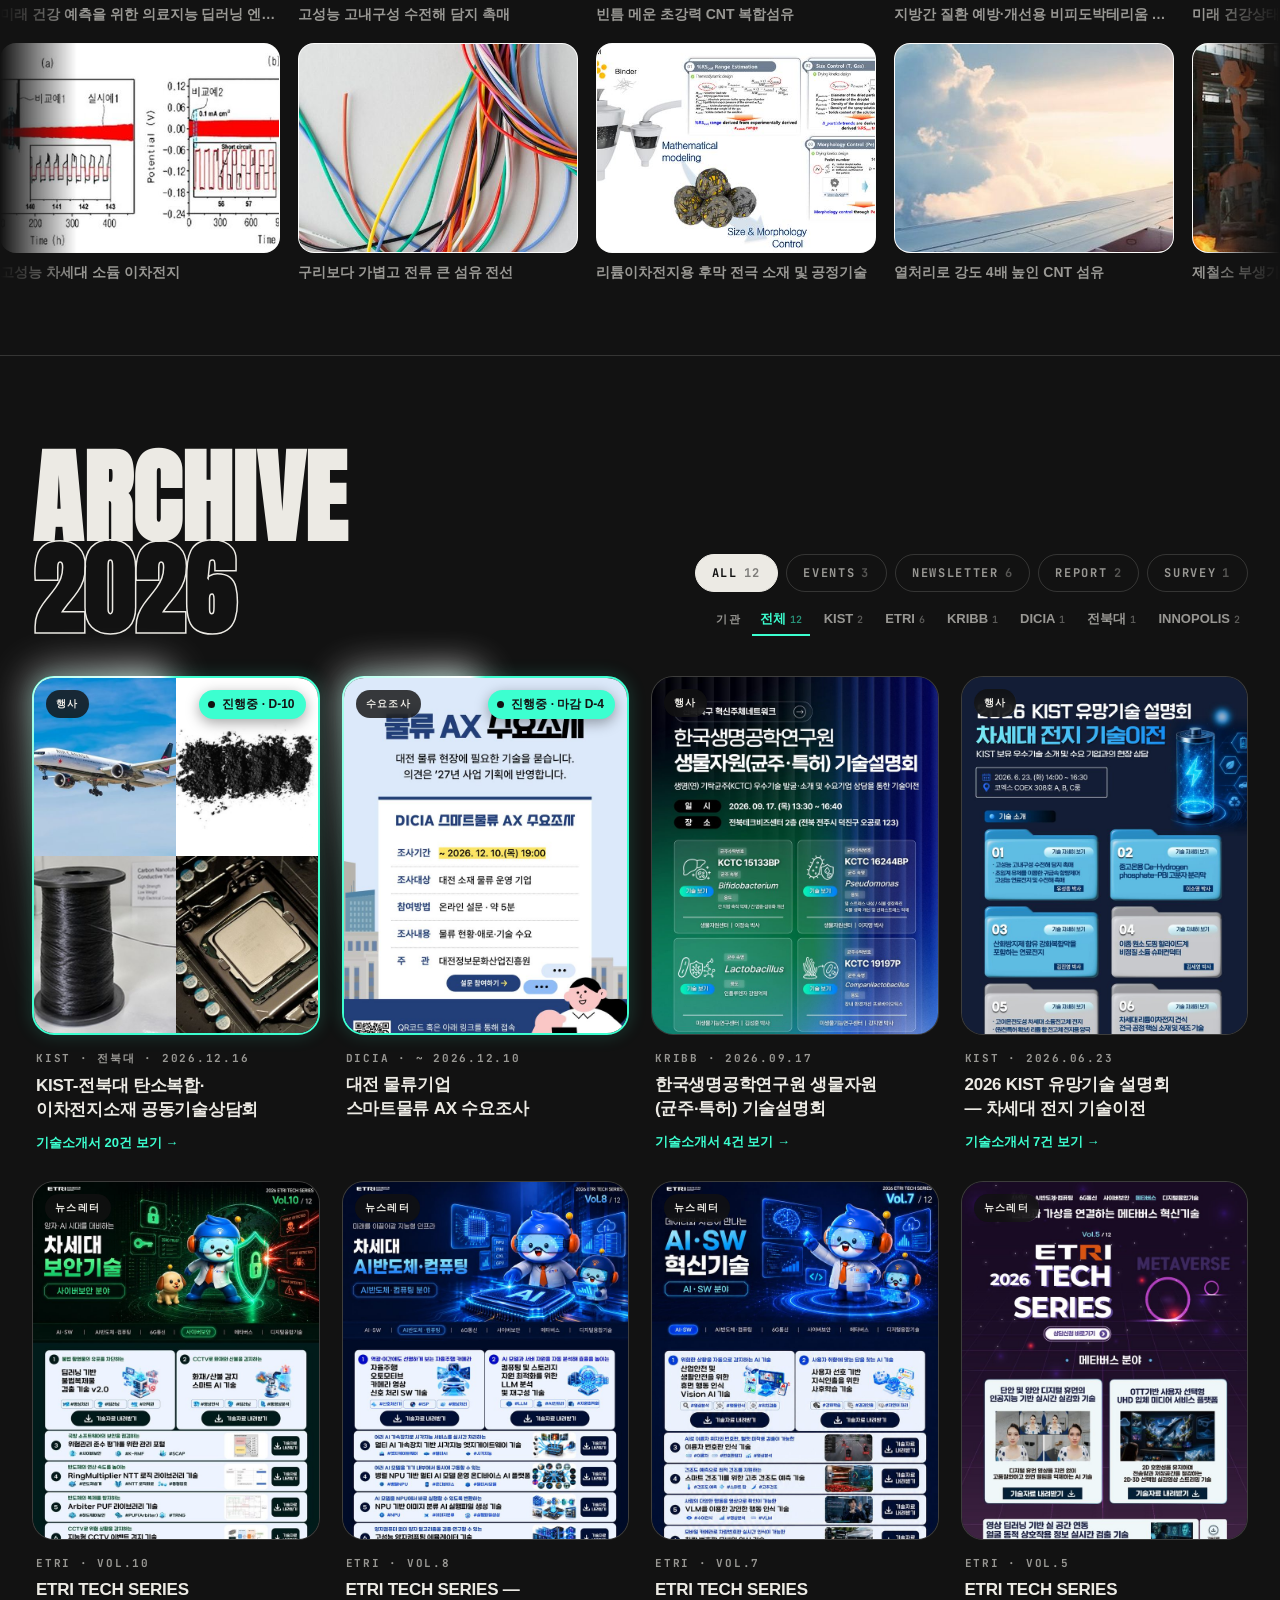
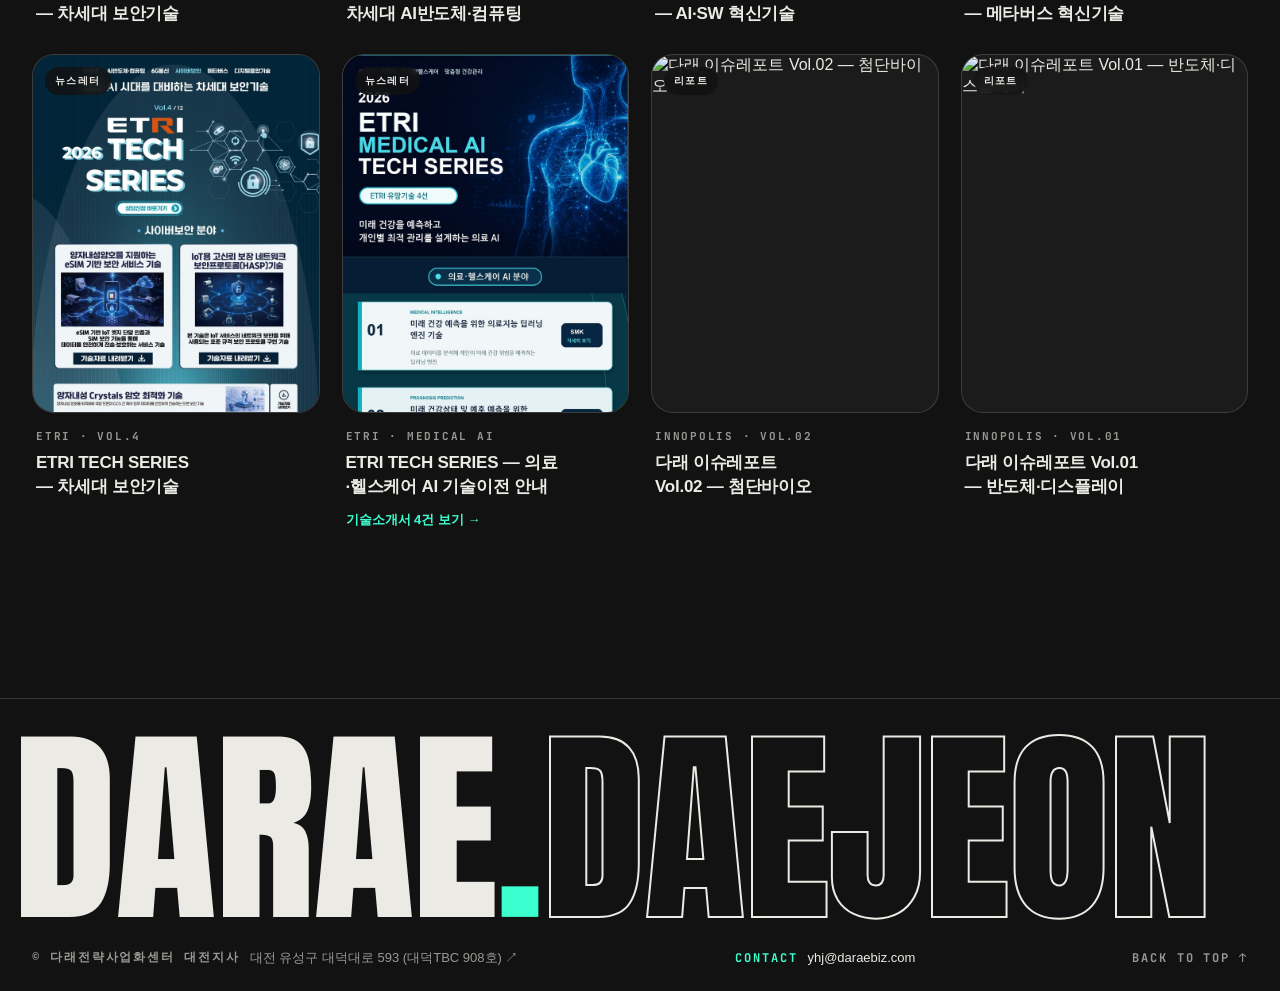
==== commit 73230c40: "행사 목록 자동 갱신: project.json 수집 스크립트와 워크플로 Co-Authored-By: Claude Opus 5.5 <noreply@anthropic.com> Clau" ====
--- a/index.html
+++ b/index.html
@@ -21,7 +21,7 @@
 <link href="https://fonts.googleapis.com/css2?family=Anton&family=JetBrains+Mono:wght@500;700&display=swap" rel="stylesheet">
 <link rel="stylesheet" href="https://cdn.jsdelivr.net/gh/orioncactus/pretendard@v1.3.9/dist/web/static/pretendard.min.css">
 <link rel="stylesheet" href="https://cdn.jsdelivr.net/npm/swiper@11.1.14/swiper-bundle.min.css">
-<link rel="stylesheet" href="assets/hub.css?v=20261112-26">
+<link rel="stylesheet" href="assets/hub.css?v=20261115-1">
 </head>
 <body data-live="comet-mint">
 
@@ -109,8 +109,8 @@
 </footer>
 
 <script src="https://cdn.jsdelivr.net/npm/swiper@11.1.14/swiper-bundle.min.js"></script>
-<script src="data.js?v=20261112-26"></script>
-<script src="assets/hub.js?v=20261112-26"></script>
-<script src="assets/fit.js?v=20261112-26"></script>
+<script src="data.js?v=20261115-1"></script>
+<script src="assets/hub.js?v=20261115-1"></script>
+<script src="assets/fit.js?v=20261115-1"></script>
 </body>
 </html>
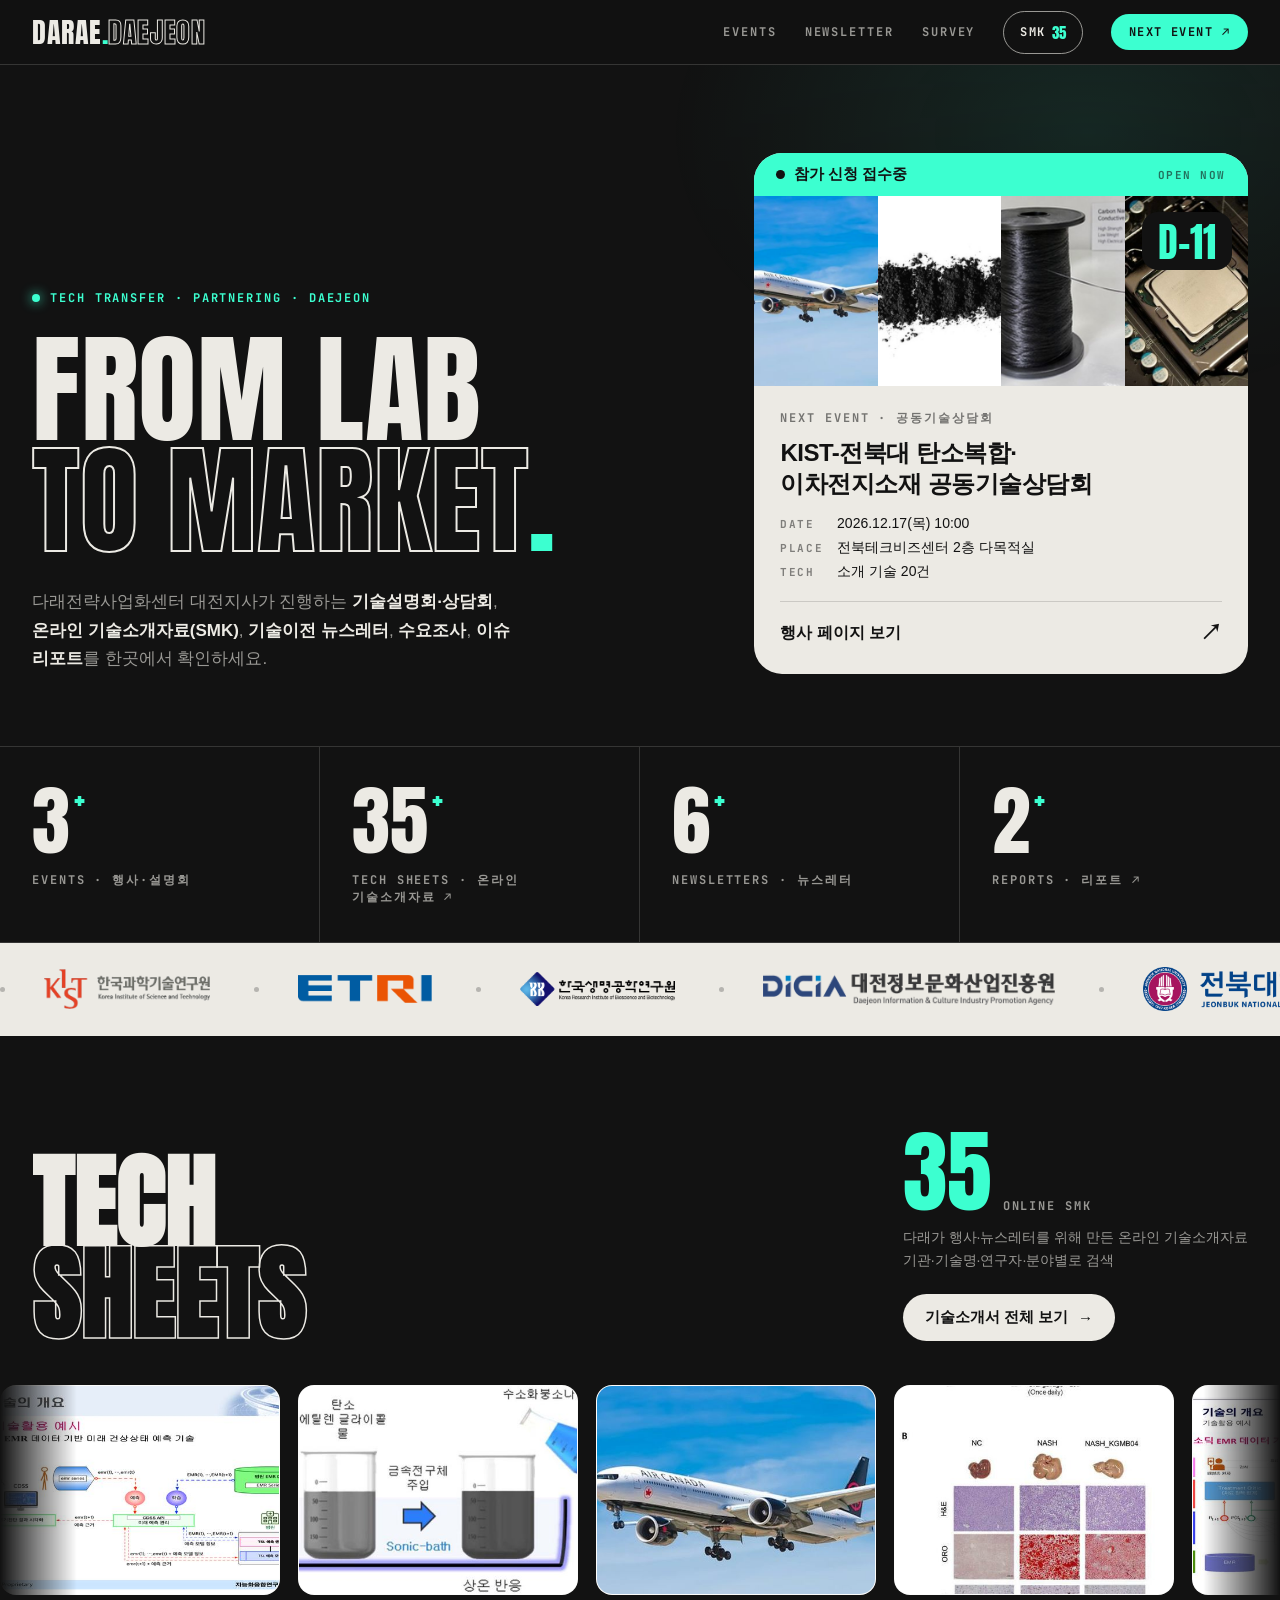
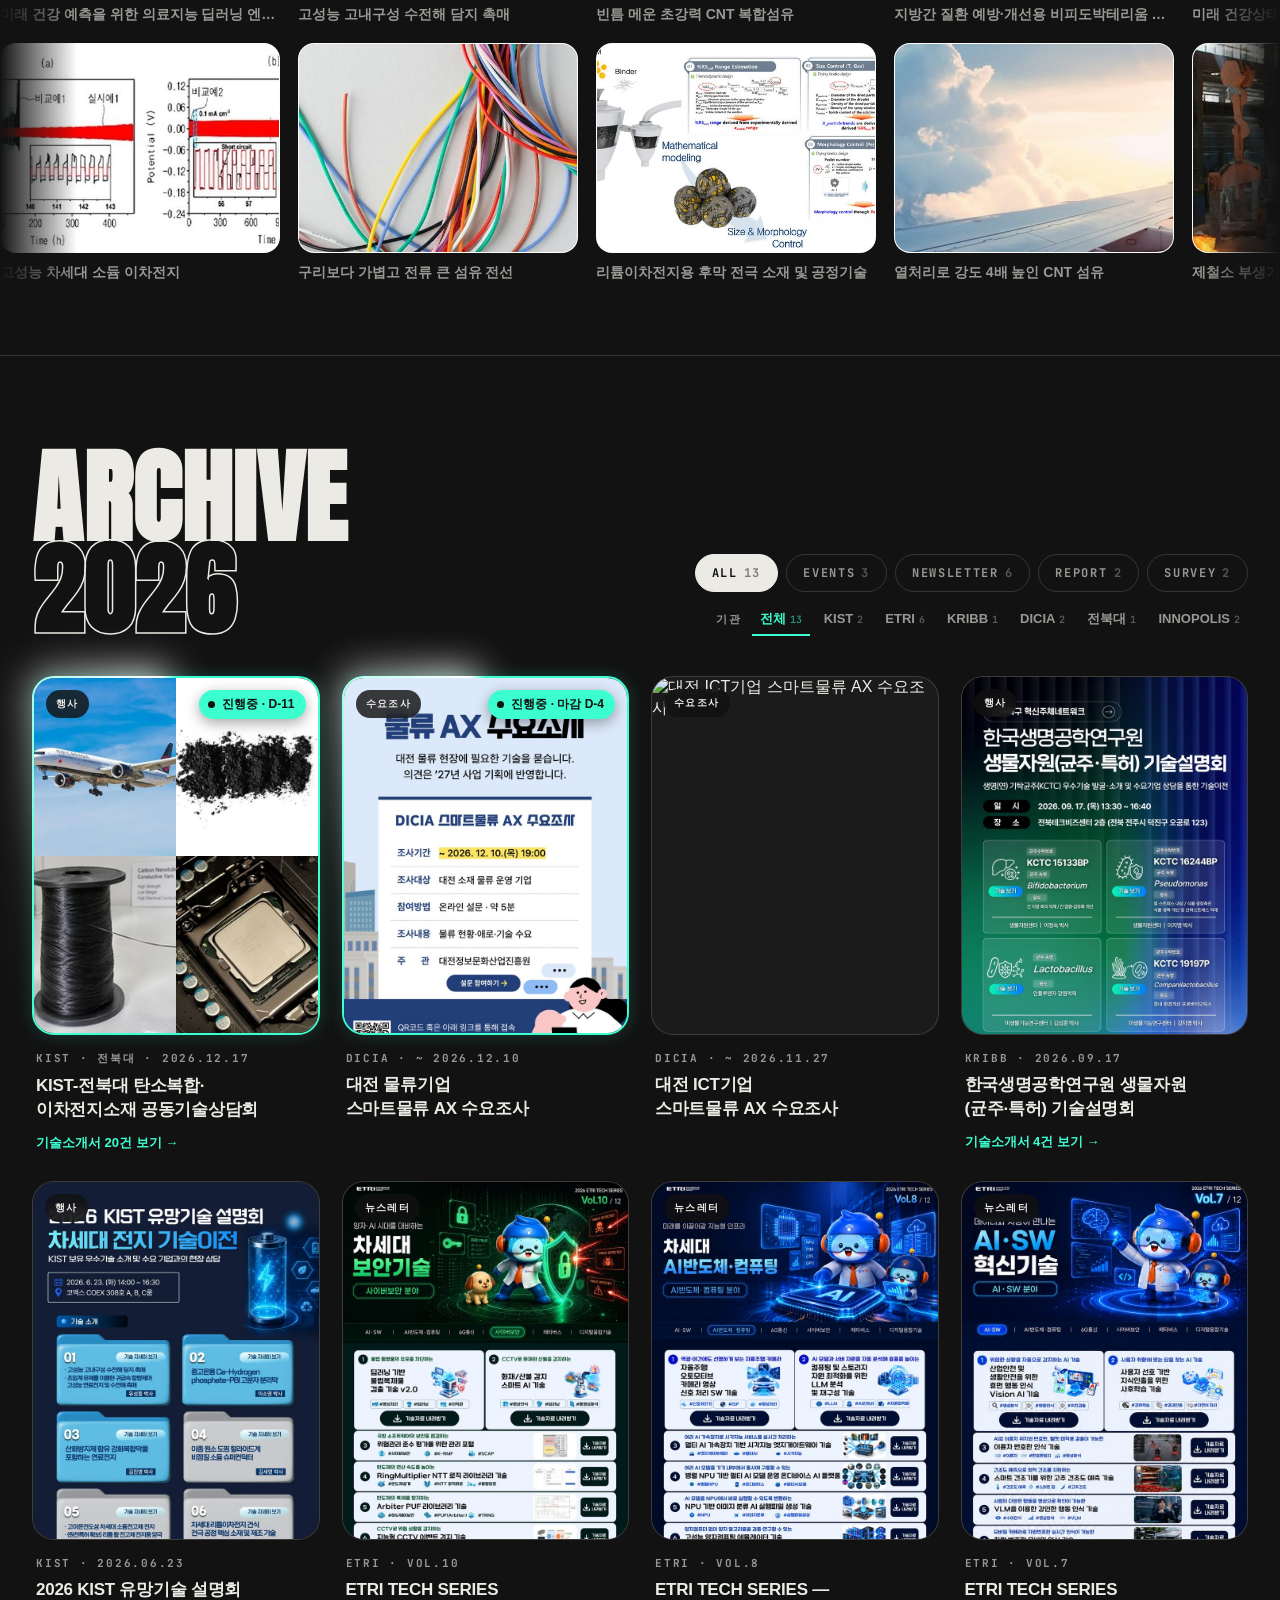
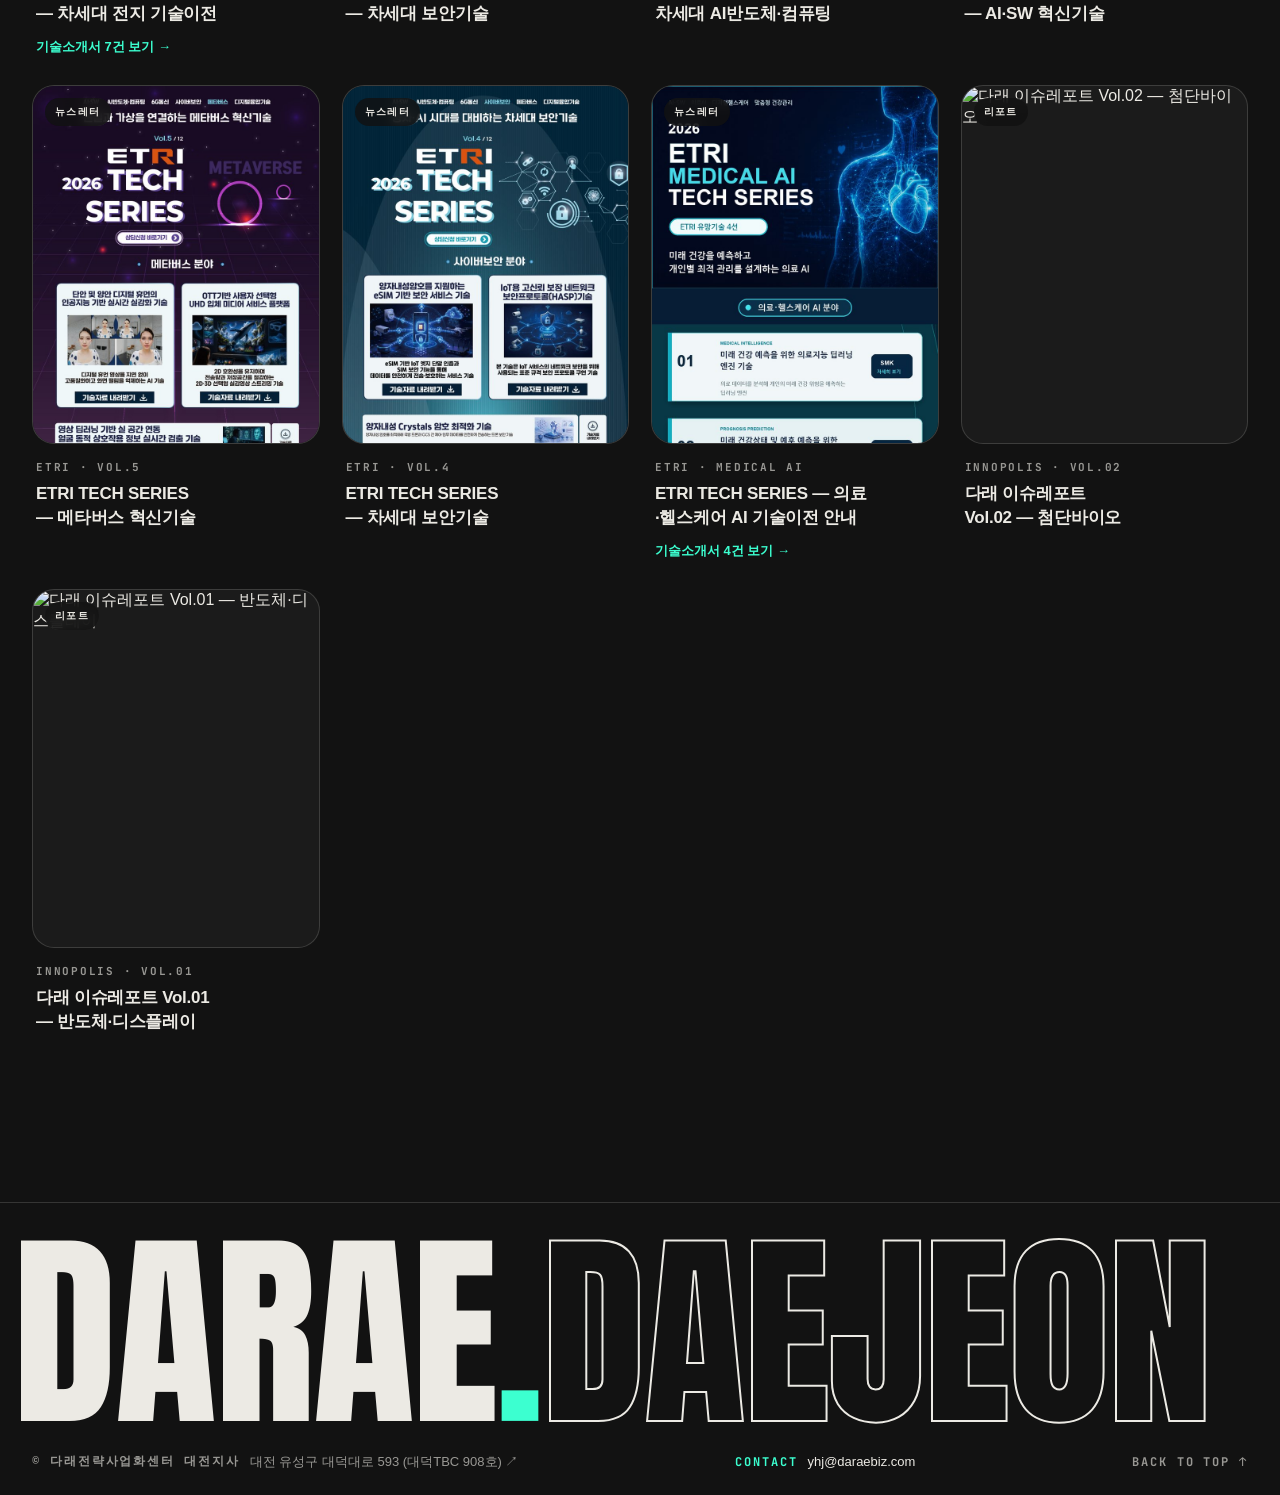
==== commit e6ac5caa: "로고 띠에 천안과학산업진흥원(CISTEP) 추가 Co-Authored-By: Claude Opus 5.5 <noreply@anthropic.com> Claude-Session: h" ====
--- a/index.html
+++ b/index.html
@@ -21,7 +21,7 @@
 <link href="https://fonts.googleapis.com/css2?family=Anton&family=JetBrains+Mono:wght@500;700&display=swap" rel="stylesheet">
 <link rel="stylesheet" href="https://cdn.jsdelivr.net/gh/orioncactus/pretendard@v1.3.9/dist/web/static/pretendard.min.css">
 <link rel="stylesheet" href="https://cdn.jsdelivr.net/npm/swiper@11.1.14/swiper-bundle.min.css">
-<link rel="stylesheet" href="assets/hub.css?v=20261115-1">
+<link rel="stylesheet" href="assets/hub.css?v=20261116-1">
 </head>
 <body data-live="comet-mint">
 
@@ -67,7 +67,7 @@
 </section>
 
 <div class="ticker" aria-label="함께한 기관">
-  <div class="track mq" data-speed="60"><div class="grp"><span class="ci"><img src="assets/ci/kist.png" alt="KIST 한국과학기술연구원" class="h-kist"></span><span class="ci"><img src="assets/ci/etri.png" alt="ETRI" class="h-etri"></span><span class="ci"><img src="assets/ci/kribb.png" alt="한국생명공학연구원" class="h-kribb"></span><span class="ci"><img src="assets/ci/dicia.png" alt="대전정보문화산업진흥원" class="h-dicia"></span><span class="ci"><img src="assets/ci/jbnu.png" alt="전북대학교" class="h-jbnu"></span><span class="ci"><img src="assets/ci/innopolis.png" alt="INNOPOLIS 전북연구개발특구본부" class="h-inno"></span></div></div>
+  <div class="track mq" data-speed="60"><div class="grp"><span class="ci"><img src="assets/ci/kist.png" alt="KIST 한국과학기술연구원" class="h-kist"></span><span class="ci"><img src="assets/ci/etri.png" alt="ETRI" class="h-etri"></span><span class="ci"><img src="assets/ci/kribb.png" alt="한국생명공학연구원" class="h-kribb"></span><span class="ci"><img src="assets/ci/dicia.png" alt="대전정보문화산업진흥원" class="h-dicia"></span><span class="ci"><img src="assets/ci/jbnu.png" alt="전북대학교" class="h-jbnu"></span><span class="ci"><img src="assets/ci/innopolis.png" alt="INNOPOLIS 전북연구개발특구본부" class="h-inno"></span><span class="ci"><img src="assets/ci/cistep.svg" alt="천안과학산업진흥원" class="h-cistep"></span></div></div>
 </div>
 
 <section class="smkband" id="smkband" aria-label="온라인 기술소개자료(SMK)">
@@ -109,8 +109,8 @@
 </footer>
 
 <script src="https://cdn.jsdelivr.net/npm/swiper@11.1.14/swiper-bundle.min.js"></script>
-<script src="data.js?v=20261115-1"></script>
-<script src="assets/hub.js?v=20261115-1"></script>
-<script src="assets/fit.js?v=20261115-1"></script>
+<script src="data.js?v=20261116-1"></script>
+<script src="assets/hub.js?v=20261116-1"></script>
+<script src="assets/fit.js?v=20261116-1"></script>
 </body>
 </html>
--- a/assets/hub.css
+++ b/assets/hub.css
@@ -89,6 +89,7 @@
 .track .ci img.h-inno{height:46px}
 .track .ci img.h-dicia{height:32px}
 .track .ci img.h-jbnu{height:44px}
+.track .ci img.h-cistep{height:44px}
 .track .ci.txt{font-family:var(--sans);font-size:22px;font-weight:800;letter-spacing:-.03em;color:#1f2a44}
 @keyframes roll{to{transform:translateX(-50%)}}
 
@@ -358,7 +359,7 @@
   .stat{border-right:1px solid var(--line);border-bottom:1px solid var(--line);padding:24px 16px}
   .stat:nth-child(2n){border-right:0}
   .stat:nth-last-child(-n+2){border-bottom:0}
-  .track .ci{height:44px;padding:0 28px}.track .ci img{height:30px}.track .ci img.h-etri{height:21px}.track .ci img.h-kribb{height:26px}.track .ci img.h-inno{height:34px}.track .ci img.h-dicia{height:24px}.track .ci img.h-jbnu{height:33px}.track .ci.txt{font-size:17px}
+  .track .ci{height:44px;padding:0 28px}.track .ci img{height:30px}.track .ci img.h-etri{height:21px}.track .ci img.h-kribb{height:26px}.track .ci img.h-inno{height:34px}.track .ci img.h-dicia{height:24px}.track .ci img.h-jbnu{height:33px}.track .ci img.h-cistep{height:33px}.track .ci.txt{font-size:17px}
   .archive{padding:64px 0 24px}
   .s-info h3{font-size:46px}
   .s-track .swiper-slide{width:158px}
